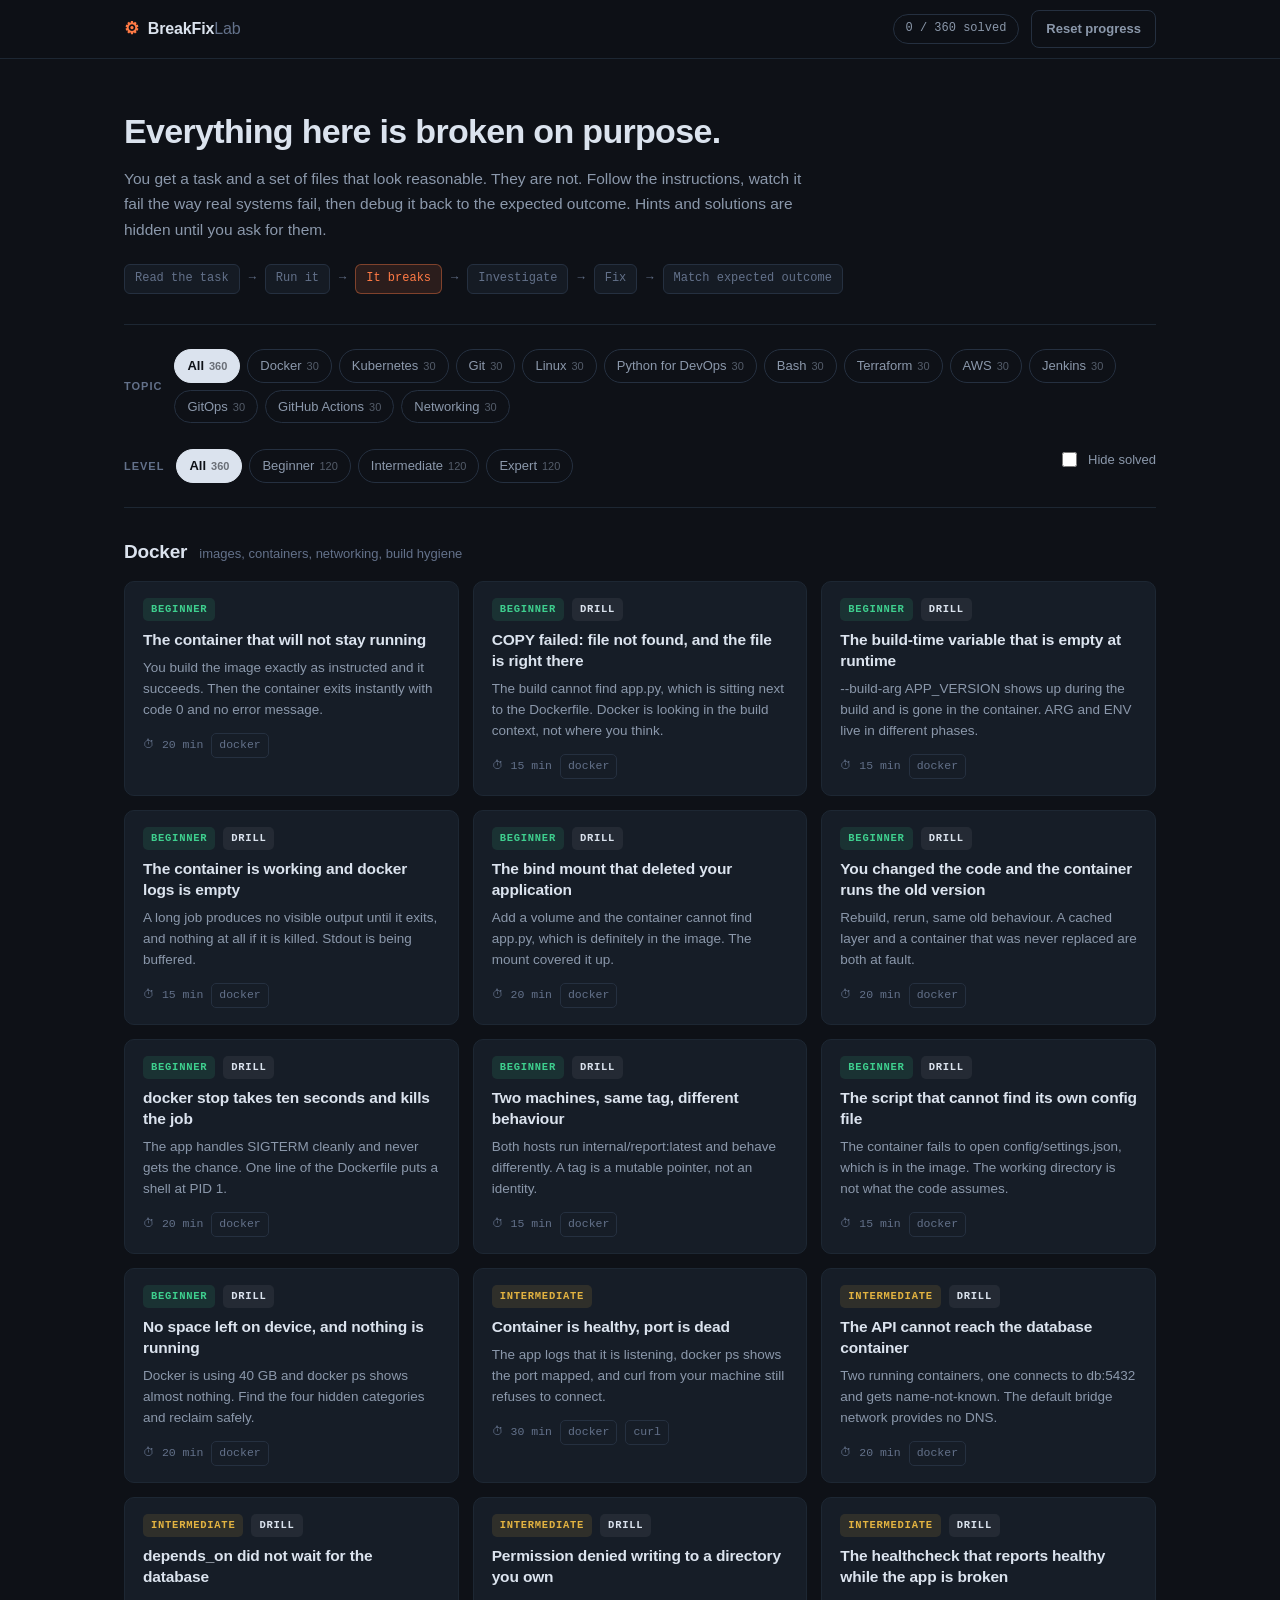
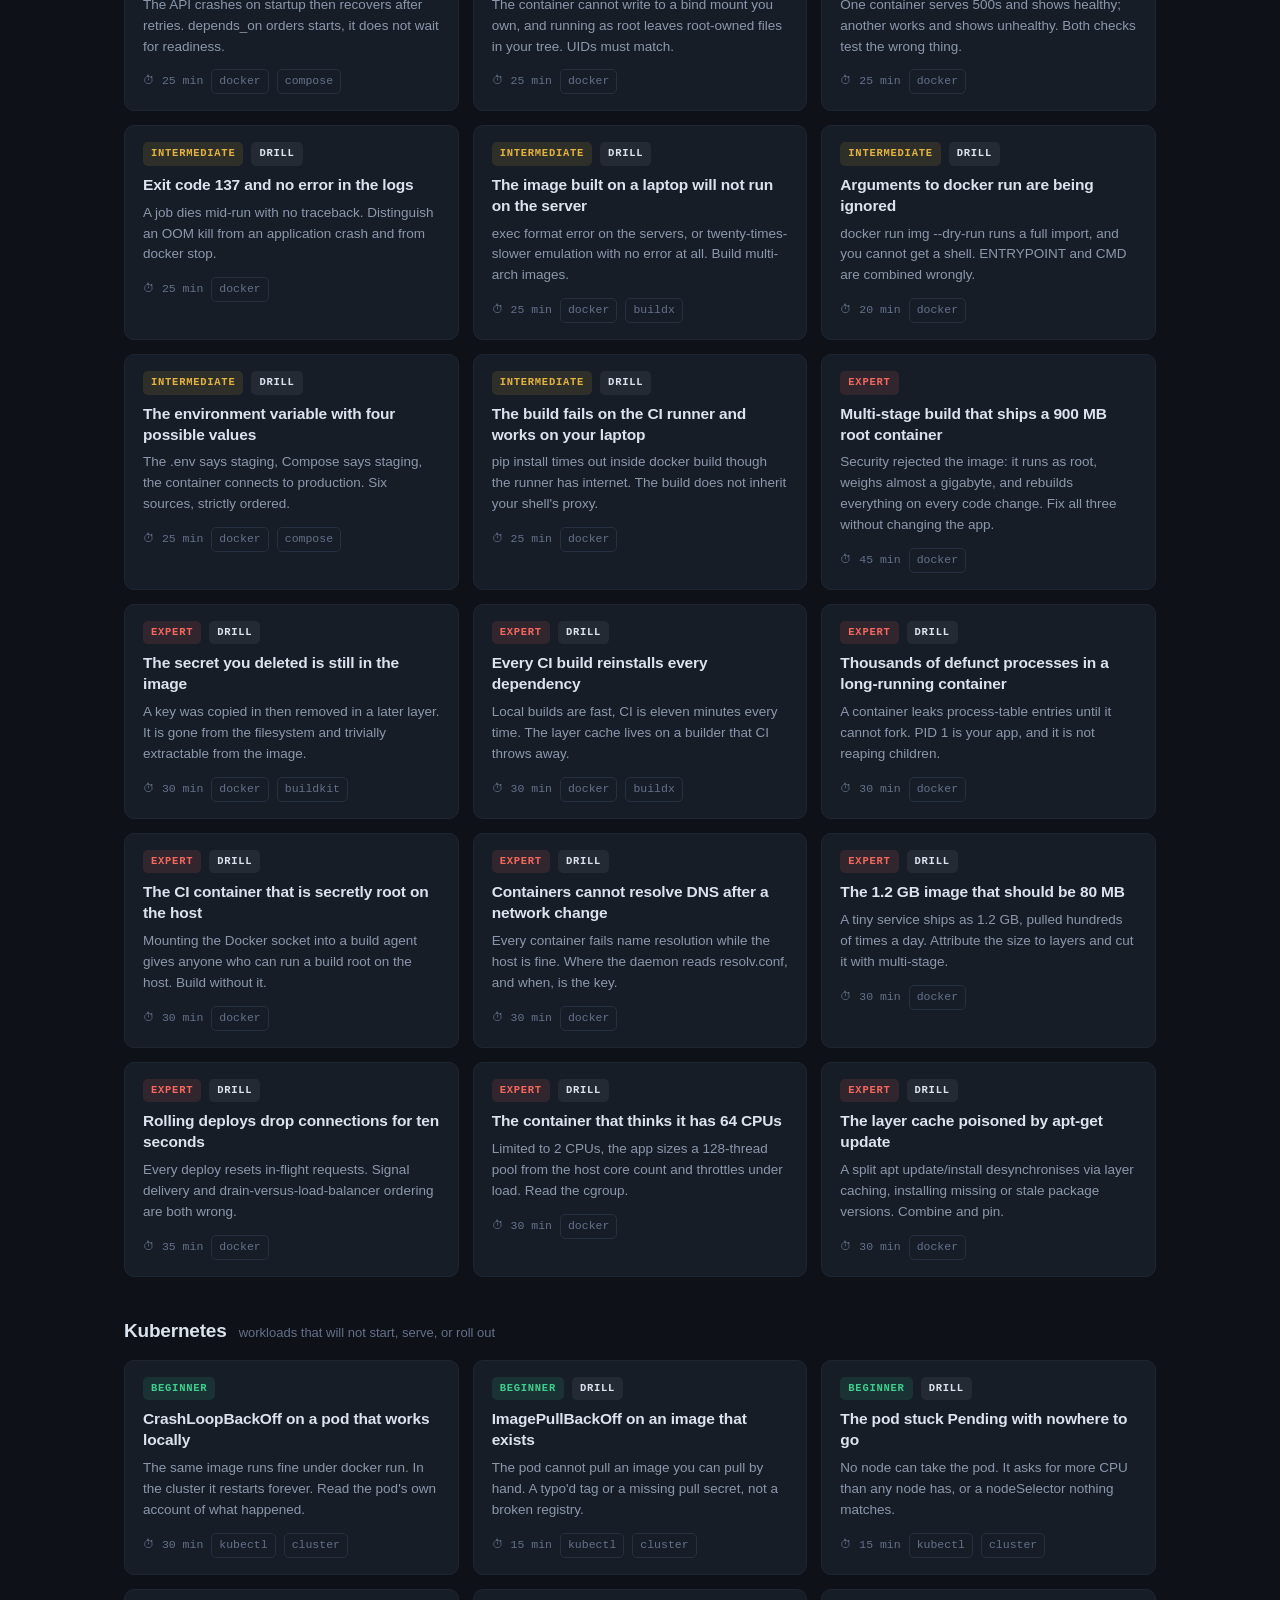
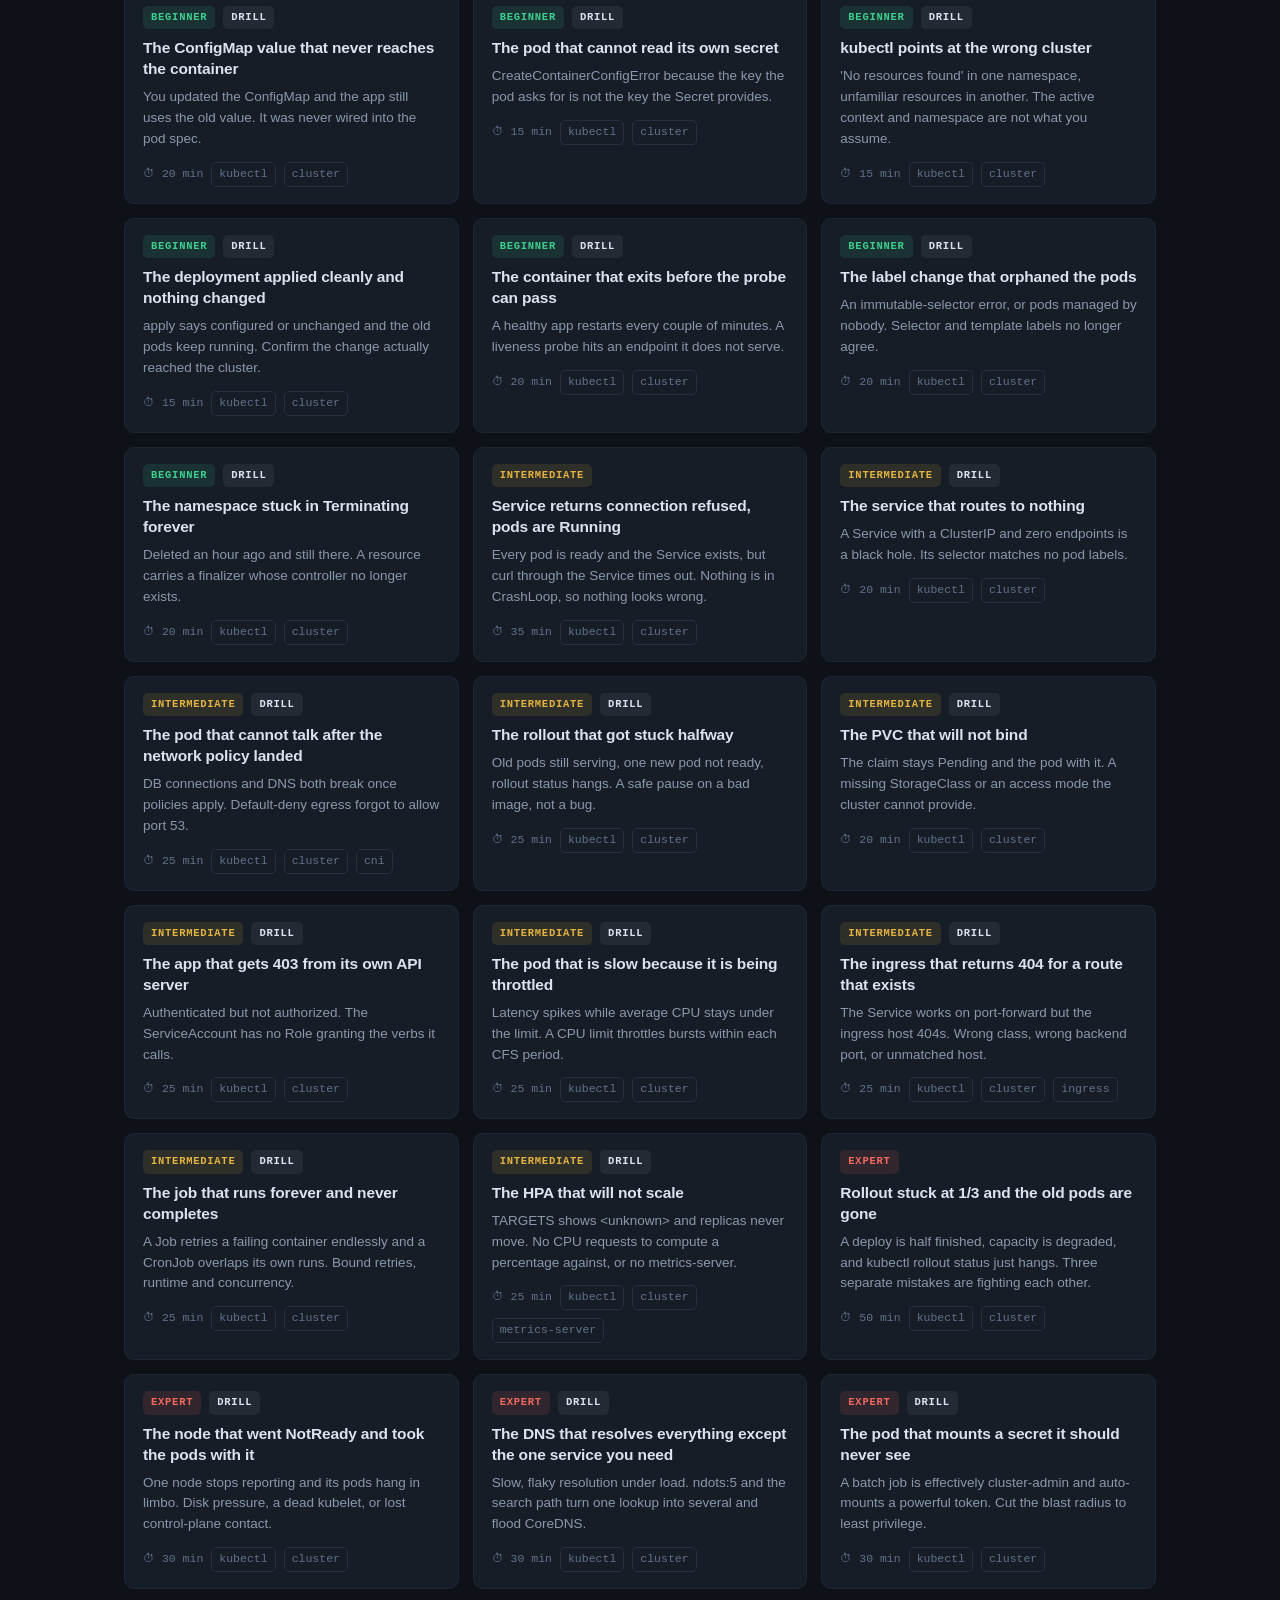
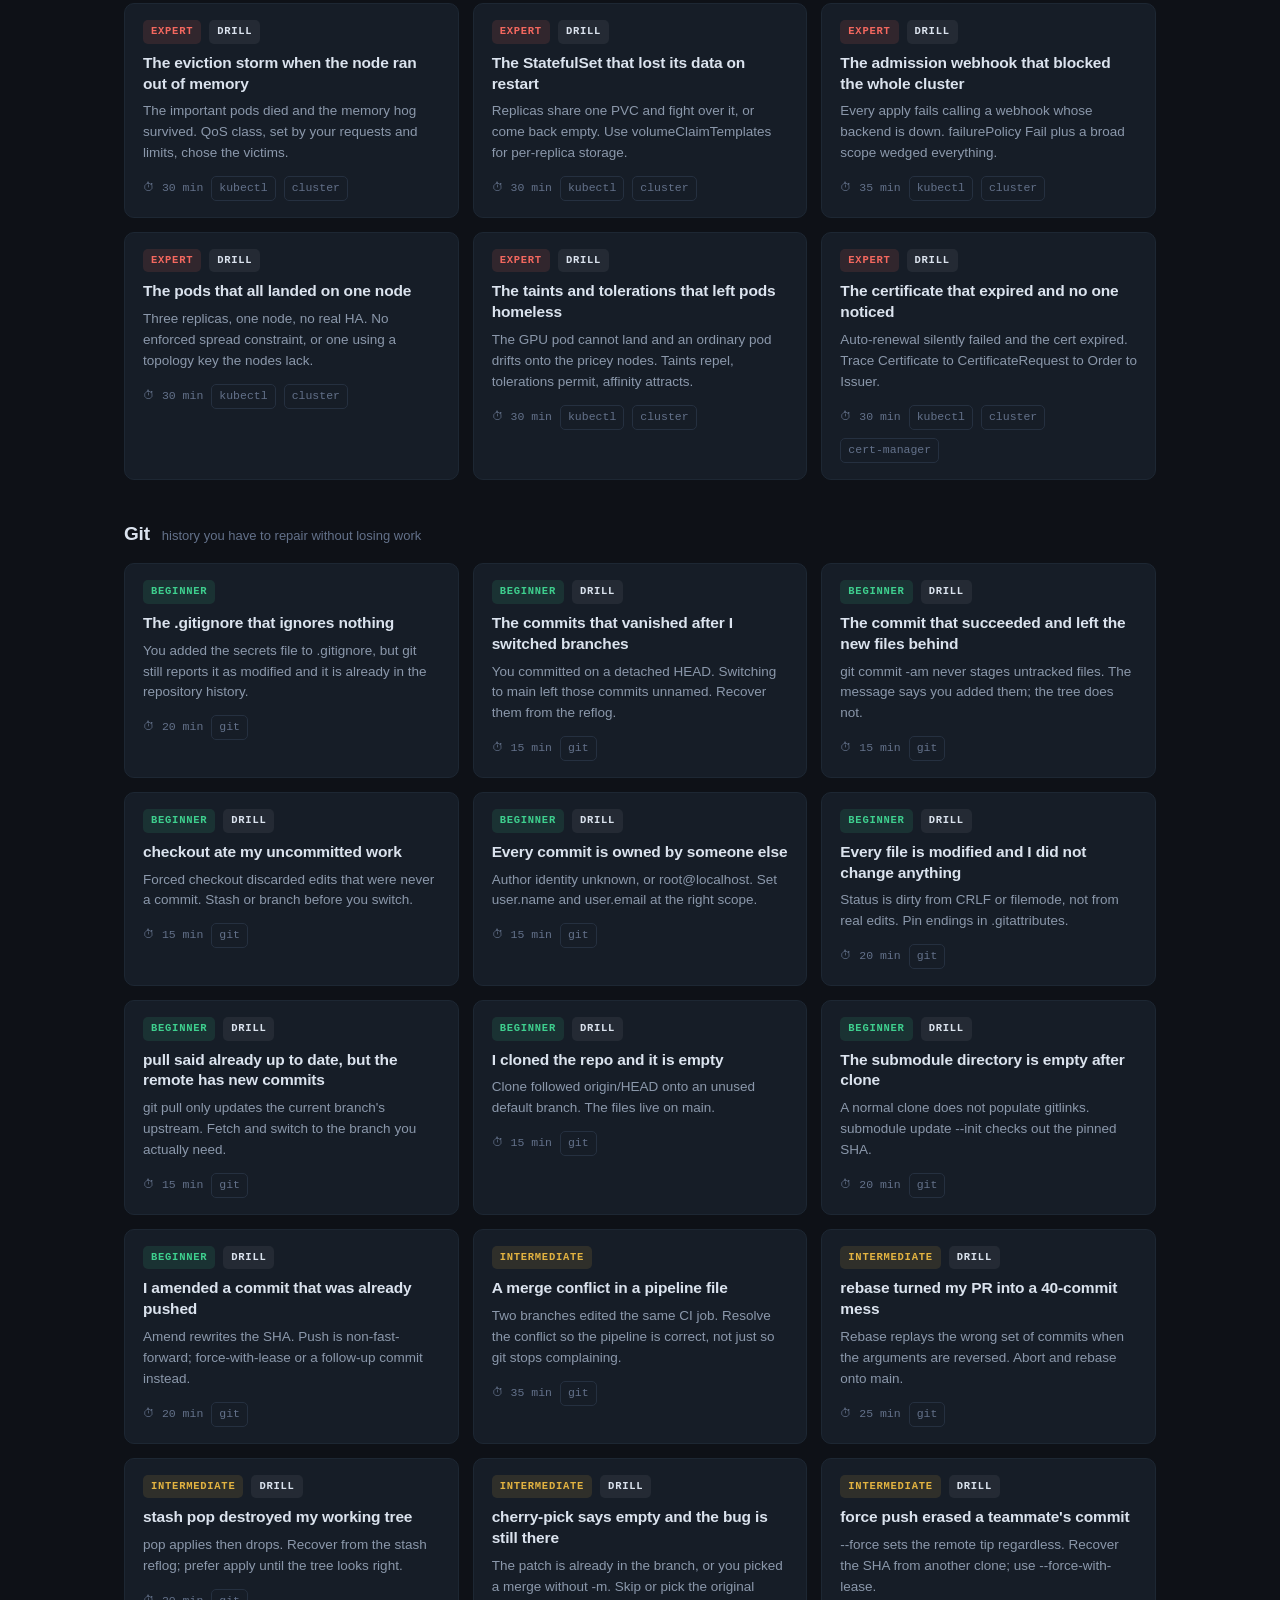
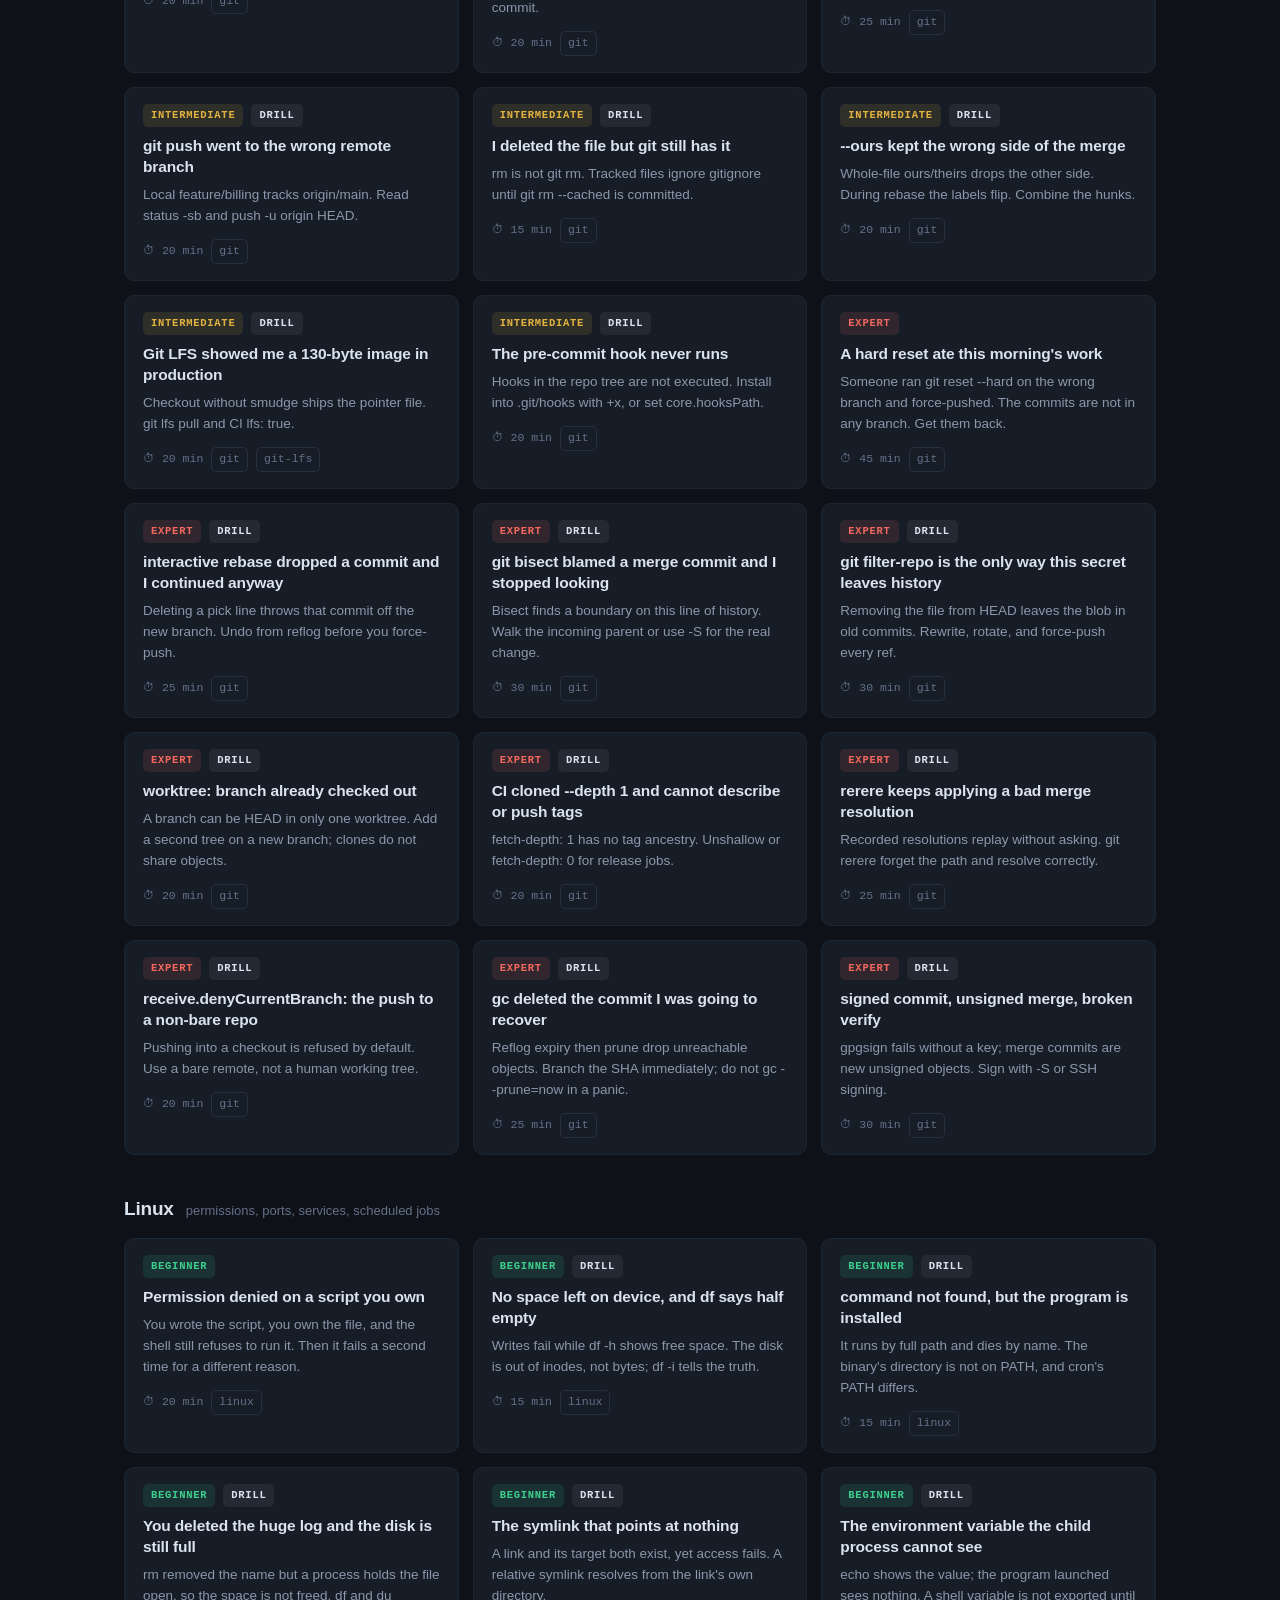
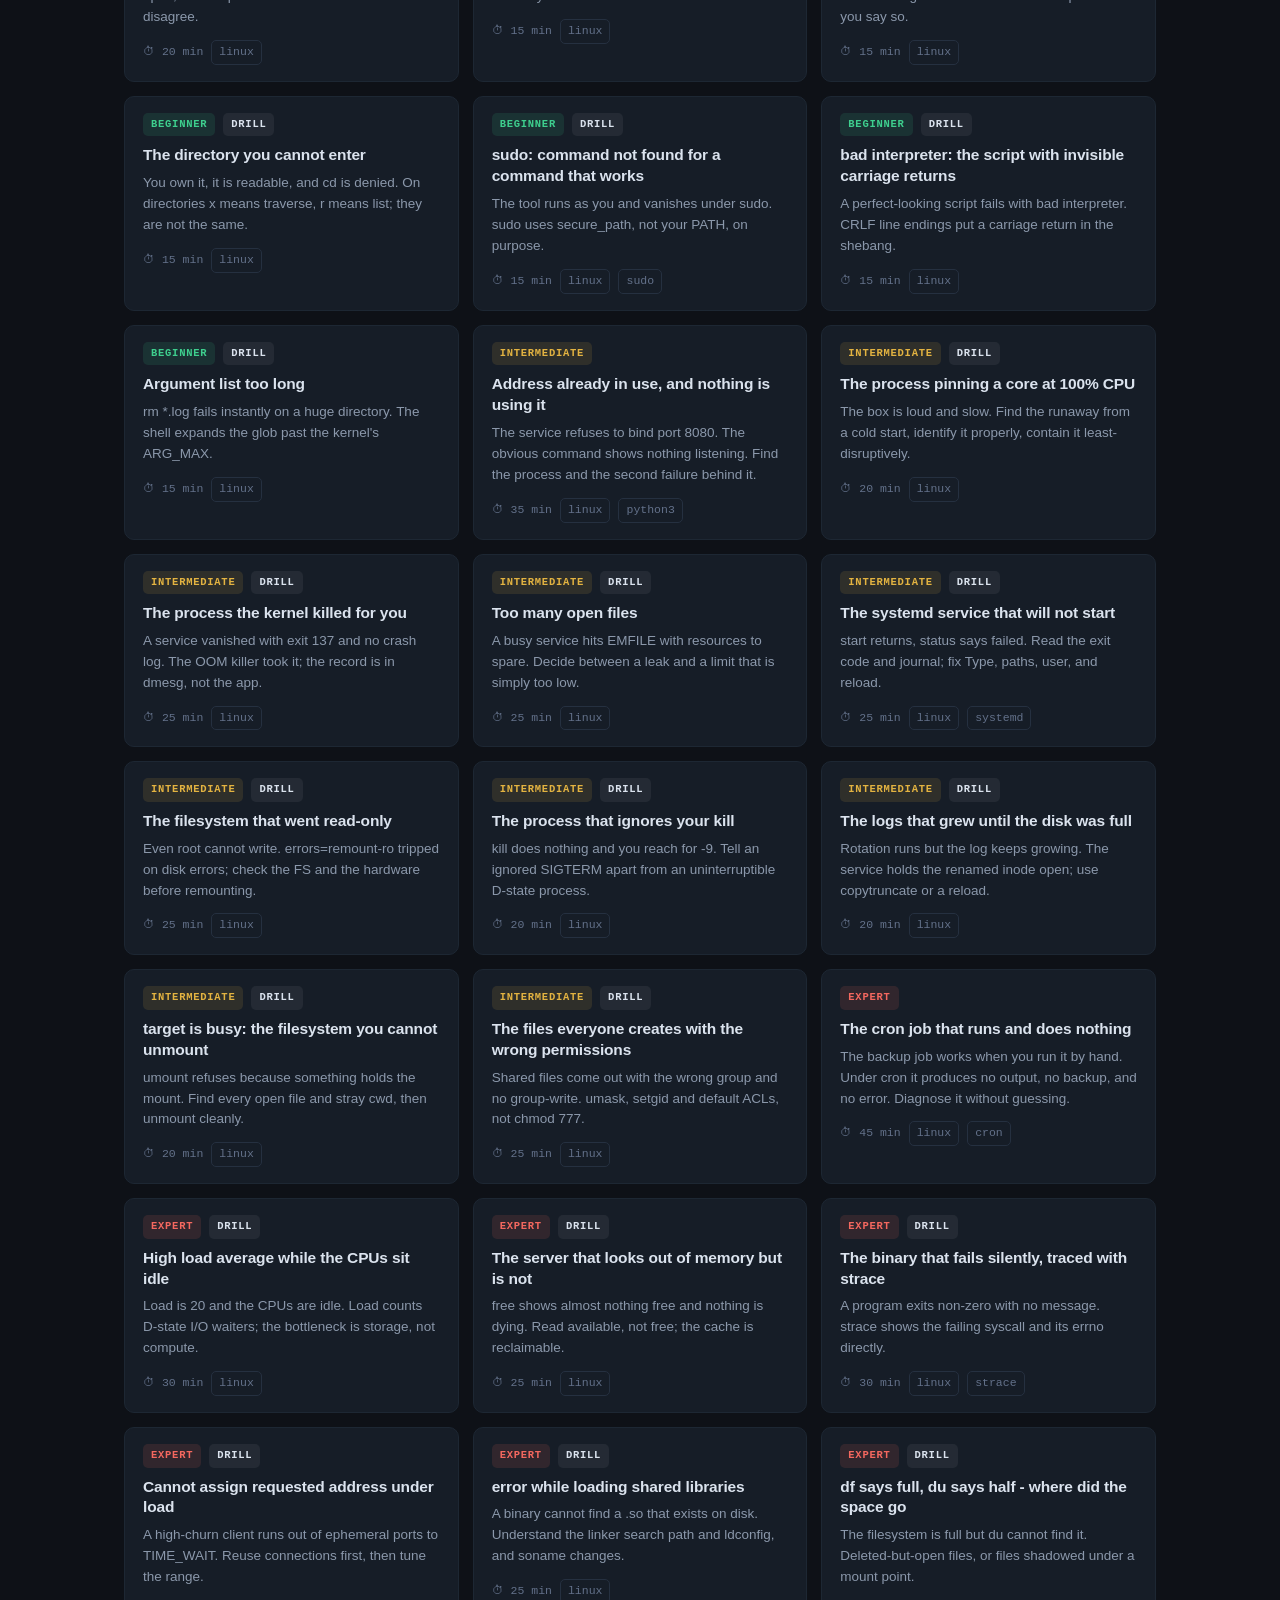
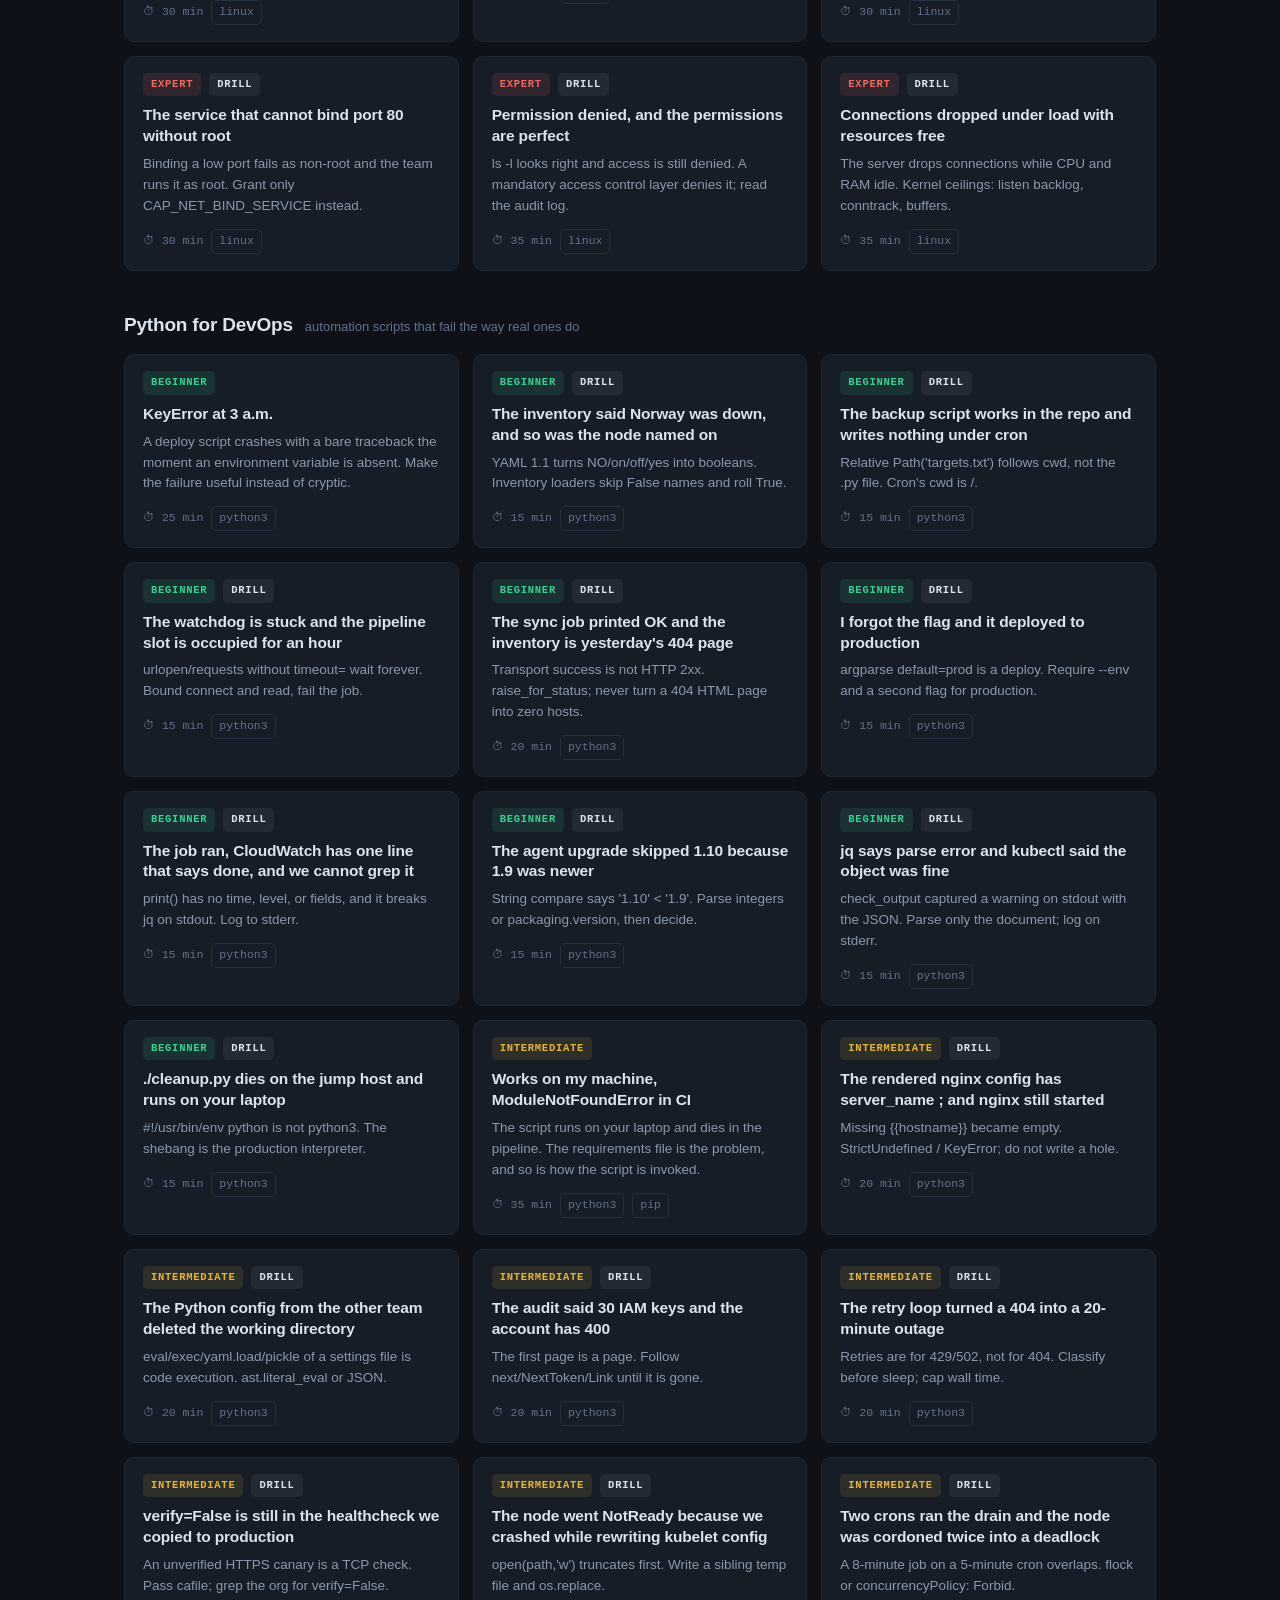
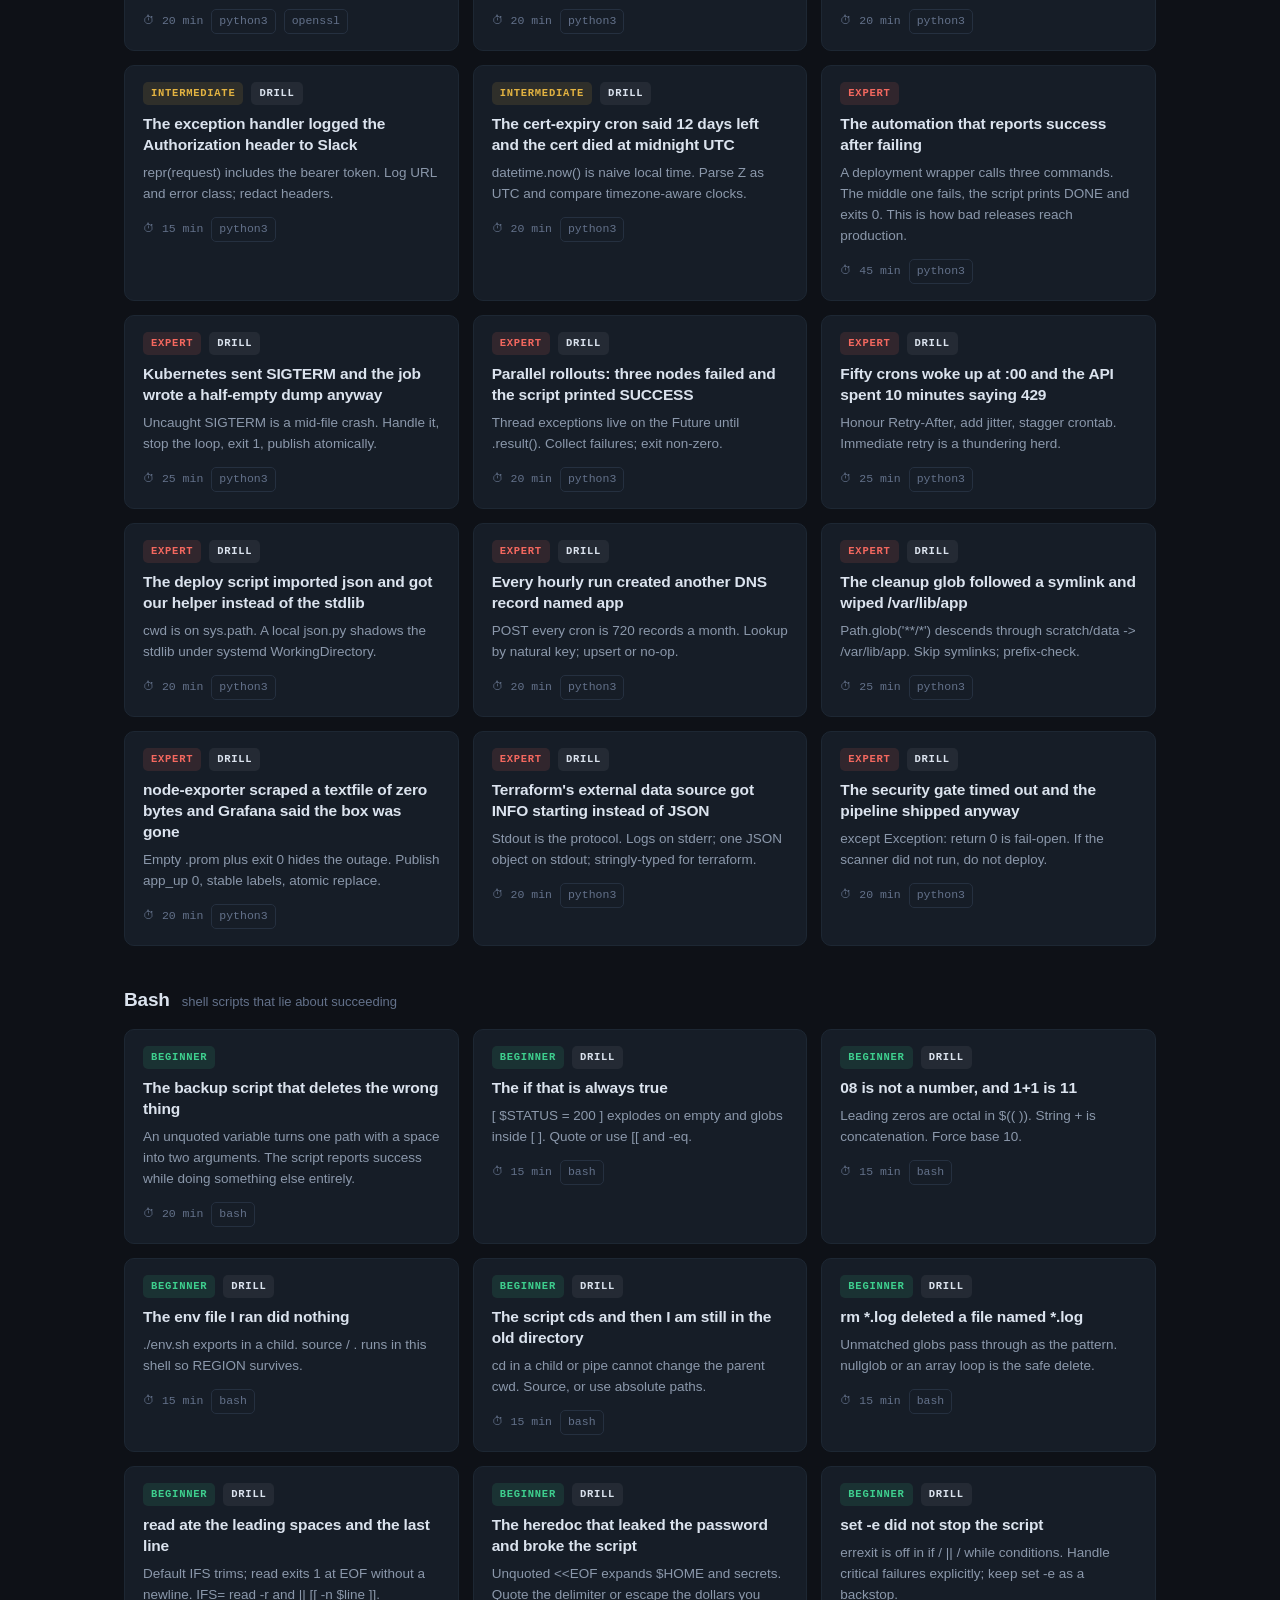
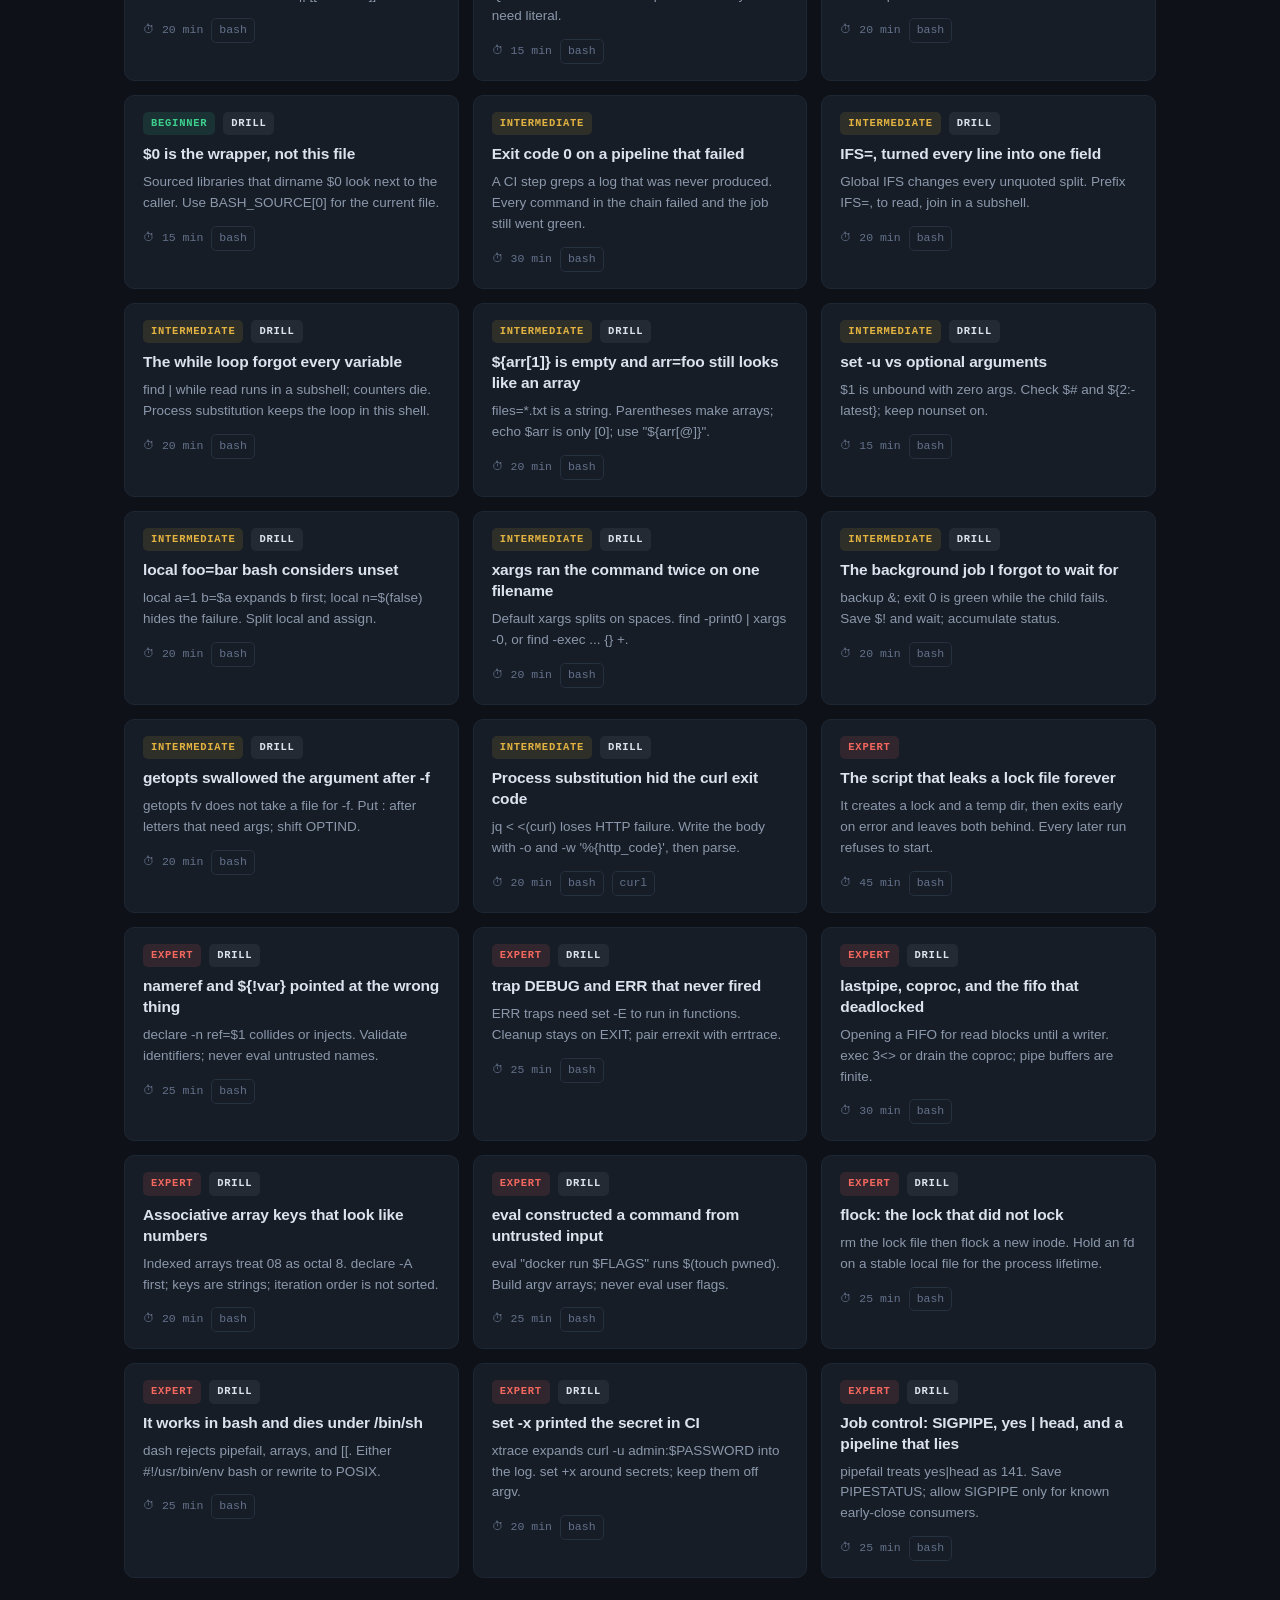
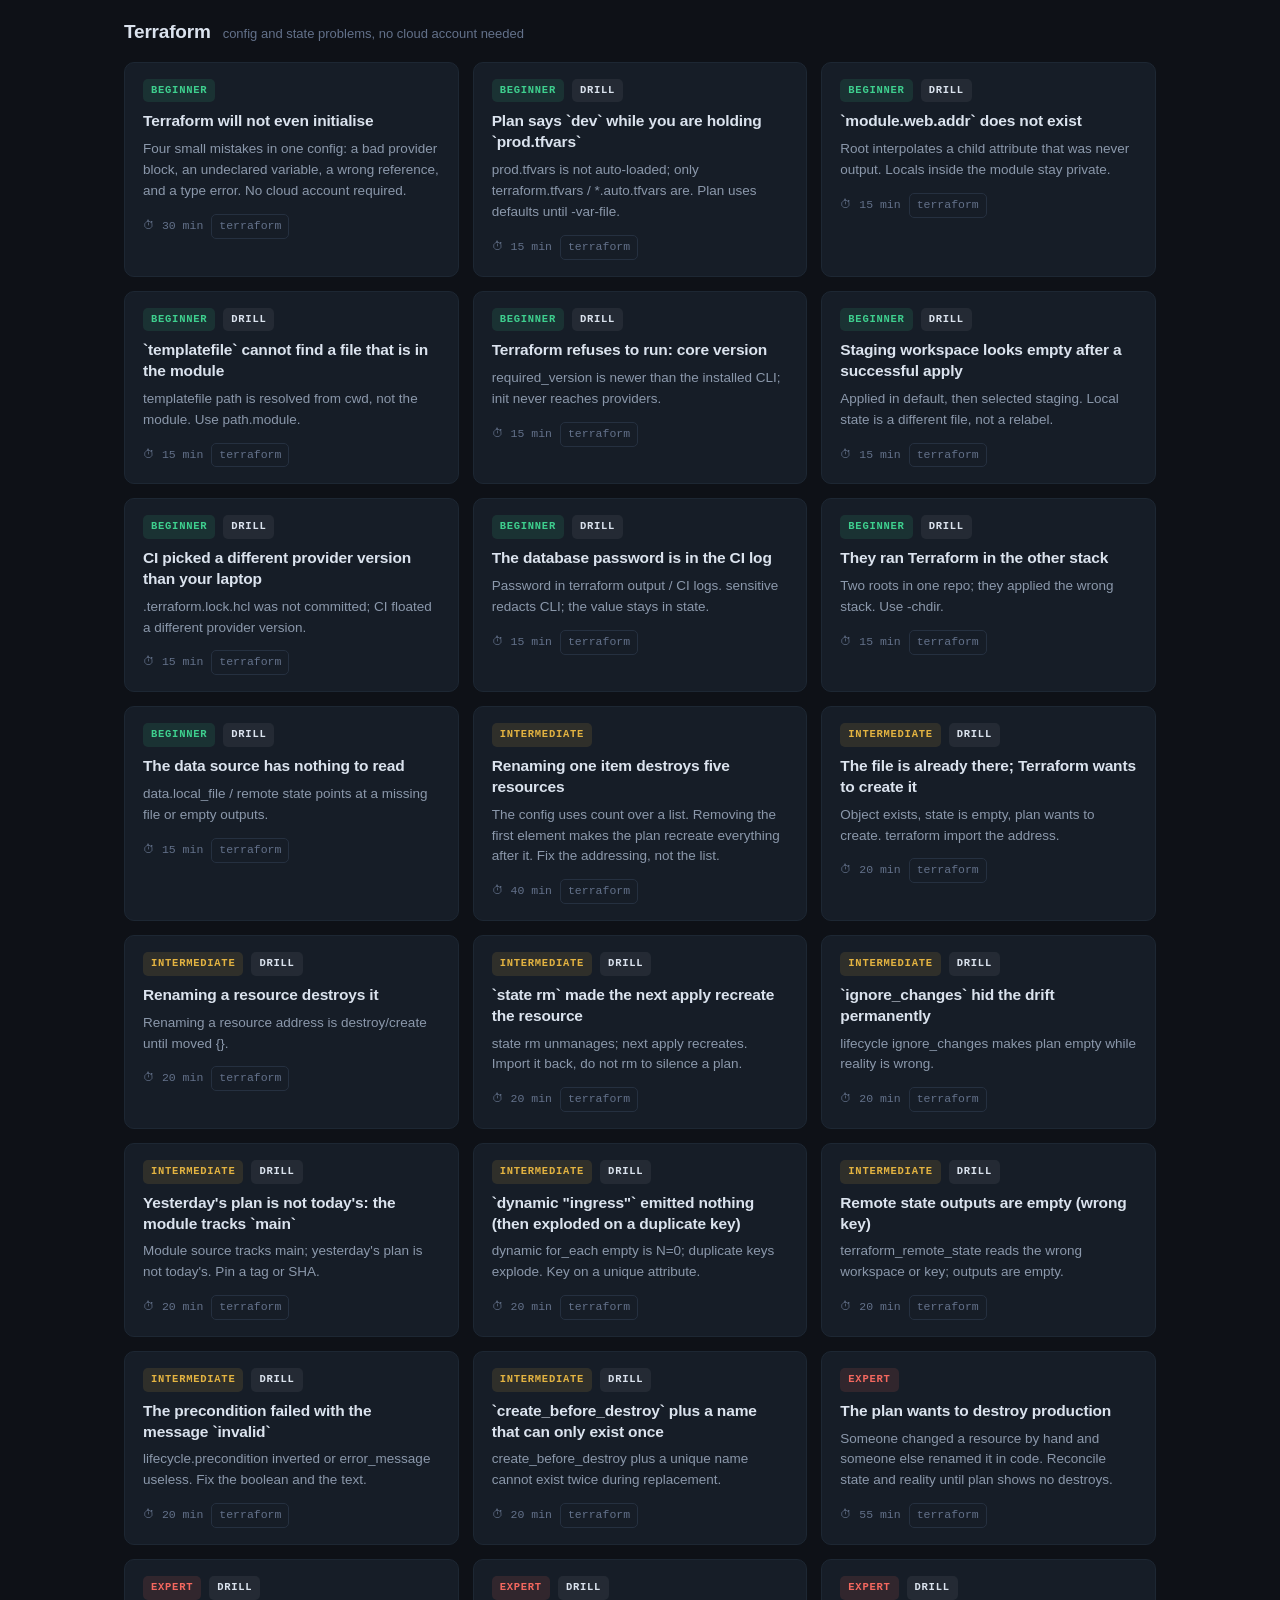
==== index.html @ 75e4d111 "Add files via upload" ====
<!DOCTYPE html>
<html lang="en">
<head>
<meta charset="utf-8">
<meta name="viewport" content="width=device-width, initial-scale=1">
<title>BreakFix Lab — learn DevOps by fixing what is broken</title>
<link rel="stylesheet" href="assets/style.css">
<link rel="icon" href="data:image/svg+xml,<svg xmlns='http://www.w3.org/2000/svg' viewBox='0 0 16 16'><text y='14' font-size='14'>&#128295;</text></svg>">
</head>
<body>
<header class="topbar">
  <div class="wrap topbar-inner">
    <a class="brand" href="index.html">
      <span class="brand-mark">&#9881;</span>
      <span>BreakFix<span class="brand-dim">Lab</span></span>
    </a>
    <div class="topbar-right">
      <div class="progress-pill" id="globalProgress">0 / 0 solved</div>
      <button class="btn btn-ghost" id="resetProgress" title="Clear all local progress">Reset progress</button>
    </div>
  </div>
</header>

<main class="wrap">
  <section class="hero">
    <h1>Everything here is broken on purpose.</h1>
    <p class="hero-sub">
      You get a task and a set of files that look reasonable. They are not. Follow the instructions,
      watch it fail the way real systems fail, then debug it back to the expected outcome.
      Hints and solutions are hidden until you ask for them.
    </p>
    <div class="hero-loop">
      <span>Read the task</span><i>&rarr;</i>
      <span>Run it</span><i>&rarr;</i>
      <span class="accent">It breaks</span><i>&rarr;</i>
      <span>Investigate</span><i>&rarr;</i>
      <span>Fix</span><i>&rarr;</i>
      <span>Match expected outcome</span>
    </div>
  </section>

  <section class="filters" id="filters">
    <div class="filter-group">
      <span class="filter-label">Topic</span>
      <div class="chips" id="topicChips"></div>
    </div>
    <div class="filter-group">
      <span class="filter-label">Level</span>
      <div class="chips" id="levelChips"></div>
    </div>
    <div class="filter-group filter-group-right">
      <label class="toggle">
        <input type="checkbox" id="hideSolved">
        <span>Hide solved</span>
      </label>
    </div>
  </section>

  <section id="catalog" class="catalog"></section>

  <section class="footnote">
    <h2>How to use this</h2>
    <ul>
      <li><strong>Do not read the solution first.</strong> The failure is the lesson; the fix is just the receipt.</li>
      <li><strong>Work in a scratch directory.</strong> Each scenario tells you what to create and where.</li>
      <li><strong>Self-check.</strong> Every scenario lists an expected outcome with the exact commands and output that prove you fixed it.</li>
      <li><strong>Prerequisites are yours.</strong> You bring Docker, a cluster, an AWS account, etc. Nothing here provisions or bills anything for you.</li>
    </ul>
  </section>
</main>

<script src="assets/markdown.js"></script>
<script src="assets/app.js"></script>
</body>
</html>
---- assets/style.css ----
:root {
  --bg: #0e1117;
  --bg-soft: #151b24;
  --bg-card: #161d27;
  --bg-code: #0b0f15;
  --border: #253040;
  --border-soft: #1d2733;
  --text: #dbe3ee;
  --text-dim: #8b98ab;
  --text-faint: #63718a;
  --accent: #ff7a45;
  --accent-soft: rgba(255, 122, 69, 0.12);
  --green: #3ecf8e;
  --green-soft: rgba(62, 207, 142, 0.12);
  --blue: #58a6ff;
  --blue-soft: rgba(88, 166, 255, 0.12);
  --amber: #e3b341;
  --amber-soft: rgba(227, 179, 65, 0.12);
  --red: #f4685f;
  --radius: 10px;
  --mono: ui-monospace, SFMono-Regular, "SF Mono", Menlo, Consolas, "Liberation Mono", monospace;
}

* { box-sizing: border-box; }

html { scroll-behavior: smooth; }

body {
  margin: 0;
  background: var(--bg);
  color: var(--text);
  font-family: -apple-system, BlinkMacSystemFont, "Segoe UI", Roboto, Helvetica, Arial, sans-serif;
  font-size: 15px;
  line-height: 1.65;
  -webkit-font-smoothing: antialiased;
}

.wrap { max-width: 1080px; margin: 0 auto; padding: 0 24px; }

/* ---------- top bar ---------- */
.topbar {
  border-bottom: 1px solid var(--border-soft);
  background: rgba(14, 17, 23, 0.9);
  backdrop-filter: blur(8px);
  position: sticky;
  top: 0;
  z-index: 20;
}
.topbar-inner { display: flex; align-items: center; justify-content: space-between; height: 58px; }
.brand {
  display: inline-flex; align-items: center; gap: 9px;
  color: var(--text); text-decoration: none;
  font-weight: 650; font-size: 16px; letter-spacing: -0.01em;
}
.brand-mark { color: var(--accent); font-size: 17px; }
.brand-dim { color: var(--text-faint); font-weight: 500; }
.topbar-right { display: flex; align-items: center; gap: 12px; }
.progress-pill {
  font-family: var(--mono); font-size: 12px; color: var(--text-dim);
  border: 1px solid var(--border); border-radius: 999px; padding: 4px 12px;
}

/* ---------- buttons ---------- */
.btn {
  display: inline-flex; align-items: center; gap: 7px;
  font: inherit; font-size: 13px; font-weight: 550;
  padding: 7px 14px; border-radius: 8px;
  border: 1px solid var(--border); background: var(--bg-soft); color: var(--text);
  cursor: pointer; text-decoration: none; transition: background .15s, border-color .15s, color .15s;
}
.btn:hover { background: #1c2531; border-color: #31405480; }
.btn-ghost { background: transparent; color: var(--text-dim); }
.btn-ghost:hover { color: var(--text); }
.btn-accent { background: var(--accent-soft); border-color: rgba(255,122,69,.35); color: var(--accent); }
.btn-accent:hover { background: rgba(255,122,69,.2); }
.btn-green { background: var(--green-soft); border-color: rgba(62,207,142,.35); color: var(--green); }
.btn-green:hover { background: rgba(62,207,142,.2); }
.btn-sm { font-size: 12px; padding: 5px 10px; }
.btn:disabled { opacity: .45; cursor: not-allowed; }

/* ---------- hero ---------- */
.hero { padding: 52px 0 30px; border-bottom: 1px solid var(--border-soft); }
.hero h1 { margin: 0 0 14px; font-size: 34px; line-height: 1.2; letter-spacing: -0.02em; font-weight: 700; }
.hero-sub { margin: 0 0 22px; max-width: 700px; color: var(--text-dim); font-size: 15.5px; }
.hero-loop {
  display: flex; flex-wrap: wrap; align-items: center; gap: 9px;
  font-family: var(--mono); font-size: 12px; color: var(--text-faint);
}
.hero-loop span {
  border: 1px solid var(--border); border-radius: 6px; padding: 4px 10px; background: var(--bg-soft);
}
.hero-loop span.accent { color: var(--accent); border-color: rgba(255,122,69,.4); background: var(--accent-soft); }
.hero-loop i { color: var(--text-faint); font-style: normal; }

/* ---------- filters ---------- */
.filters {
  display: flex; flex-wrap: wrap; gap: 26px; align-items: flex-start;
  padding: 24px 0; border-bottom: 1px solid var(--border-soft);
}
.filter-group { display: flex; align-items: center; gap: 12px; }
.filter-group-right { margin-left: auto; }
.filter-label {
  font-size: 11px; text-transform: uppercase; letter-spacing: .09em;
  color: var(--text-faint); font-weight: 650;
}
.chips { display: flex; flex-wrap: wrap; gap: 7px; }
.chip {
  font: inherit; font-size: 13px; cursor: pointer;
  padding: 5px 12px; border-radius: 999px;
  border: 1px solid var(--border); background: transparent; color: var(--text-dim);
  transition: all .15s;
}
.chip:hover { color: var(--text); border-color: #38465c; }
.chip.active { background: var(--text); color: var(--bg); border-color: var(--text); font-weight: 600; }
.chip .count { opacity: .55; margin-left: 5px; font-size: 11px; }
.toggle { display: inline-flex; align-items: center; gap: 8px; font-size: 13px; color: var(--text-dim); cursor: pointer; }
.toggle input { accent-color: var(--accent); width: 15px; height: 15px; cursor: pointer; }

/* ---------- catalog ---------- */
.catalog { padding: 28px 0 10px; }
.topic-block { margin-bottom: 38px; }
.topic-head { display: flex; align-items: baseline; gap: 12px; margin-bottom: 14px; }
.topic-head h2 { margin: 0; font-size: 19px; letter-spacing: -0.01em; }
.topic-head .topic-desc { color: var(--text-faint); font-size: 13px; }
.cards { display: grid; grid-template-columns: repeat(auto-fill, minmax(320px, 1fr)); gap: 14px; }

.card {
  display: block; text-decoration: none; color: inherit;
  background: var(--bg-card); border: 1px solid var(--border-soft); border-radius: var(--radius);
  padding: 16px 18px; transition: border-color .15s, transform .15s, background .15s;
  position: relative;
}
.card:hover { border-color: #33445c; transform: translateY(-2px); background: #18202b; }
.card.solved { border-color: rgba(62,207,142,.3); }
.card-top { display: flex; align-items: center; gap: 8px; margin-bottom: 9px; }
.card h3 { margin: 0 0 7px; font-size: 15.5px; font-weight: 620; letter-spacing: -0.01em; line-height: 1.35; }
.card p { margin: 0 0 12px; color: var(--text-dim); font-size: 13.5px; line-height: 1.55; }
.card-meta { display: flex; flex-wrap: wrap; align-items: center; gap: 8px; font-size: 11.5px; color: var(--text-faint); font-family: var(--mono); }
.card-solved-mark { margin-left: auto; color: var(--green); font-size: 12px; font-weight: 600; }

.badge {
  font-size: 10.5px; font-weight: 700; text-transform: uppercase; letter-spacing: .07em;
  padding: 3px 8px; border-radius: 5px; font-family: var(--mono);
}
.badge-beginner { background: var(--green-soft); color: var(--green); }
.badge-intermediate { background: var(--amber-soft); color: var(--amber); }
.badge-expert { background: rgba(244,104,95,.12); color: var(--red); }
.badge-topic { background: var(--blue-soft); color: var(--blue); }
.badge-drill { background: rgba(255,255,255,.06); color: var(--muted); }
.prereq { border: 1px solid var(--border); border-radius: 5px; padding: 2px 7px; }

.empty { color: var(--text-faint); padding: 40px 0; text-align: center; }

/* ---------- footnote ---------- */
.footnote { border-top: 1px solid var(--border-soft); margin-top: 20px; padding: 30px 0 60px; }
.footnote h2 { font-size: 15px; margin: 0 0 12px; color: var(--text-dim); }
.footnote ul { margin: 0; padding-left: 20px; color: var(--text-dim); font-size: 14px; }
.footnote li { margin-bottom: 7px; }

/* ---------- scenario page ---------- */
.loading { color: var(--text-faint); padding: 60px 0; }
.sc-header { padding: 34px 0 22px; border-bottom: 1px solid var(--border-soft); }
.sc-crumbs { font-size: 12.5px; color: var(--text-faint); font-family: var(--mono); margin-bottom: 12px; }
.sc-crumbs a { color: var(--text-dim); text-decoration: none; }
.sc-crumbs a:hover { color: var(--accent); }
.sc-header h1 { margin: 0 0 12px; font-size: 28px; letter-spacing: -0.02em; line-height: 1.25; }
.sc-badges { display: flex; flex-wrap: wrap; gap: 8px; align-items: center; }

.sc-body { padding: 26px 0 70px; }
.panel {
  background: var(--bg-card); border: 1px solid var(--border-soft);
  border-radius: var(--radius); padding: 4px 22px 18px; margin-bottom: 18px;
}
.panel-head {
  display: flex; align-items: center; gap: 10px;
  margin: 18px 0 4px; font-size: 12px; font-weight: 700;
  text-transform: uppercase; letter-spacing: .1em; color: var(--text-faint);
}
.panel-head .dot { width: 7px; height: 7px; border-radius: 50%; background: var(--accent); }
.panel-expected { border-color: rgba(62,207,142,.28); }
.panel-expected .dot { background: var(--green); }
.panel-fail { border-color: rgba(244,104,95,.25); }
.panel-fail .dot { background: var(--red); }

/* files */
.file-block { margin: 16px 0; border: 1px solid var(--border); border-radius: 8px; overflow: hidden; }
.file-head {
  display: flex; align-items: center; justify-content: space-between; gap: 12px;
  background: var(--bg-soft); padding: 8px 12px; border-bottom: 1px solid var(--border);
}
.file-name { font-family: var(--mono); font-size: 12.5px; color: var(--blue); }
.file-block pre { margin: 0; border: none; border-radius: 0; }

/* hints */
.hint { border: 1px solid var(--border); border-radius: 8px; margin-bottom: 10px; overflow: hidden; }
.hint-head {
  display: flex; align-items: center; gap: 10px; width: 100%;
  background: var(--bg-soft); border: none; color: var(--text);
  font: inherit; font-size: 13.5px; font-weight: 560; text-align: left;
  padding: 11px 14px; cursor: pointer;
}
.hint-head:hover { background: #1c2531; }
.hint-head .chev { margin-left: auto; color: var(--text-faint); font-size: 11px; transition: transform .18s; }
.hint.open .chev { transform: rotate(90deg); }
.hint-num {
  font-family: var(--mono); font-size: 11px; color: var(--amber);
  background: var(--amber-soft); padding: 2px 7px; border-radius: 4px;
}
.hint-body { display: none; padding: 4px 16px 10px; border-top: 1px solid var(--border-soft); }
.hint.open .hint-body { display: block; }

/* solution */
.solution-guard { text-align: center; padding: 26px 0 10px; }
.solution-guard p { color: var(--text-faint); font-size: 13.5px; margin: 0 0 14px; }
.solution-body { display: none; }
.solution-body.revealed { display: block; }

/* complete bar */
.complete-bar {
  display: flex; flex-wrap: wrap; align-items: center; gap: 14px;
  border: 1px solid var(--border); border-radius: var(--radius);
  background: var(--bg-soft); padding: 16px 20px; margin-top: 22px;
}
.complete-bar .cb-text { color: var(--text-dim); font-size: 13.5px; }
.complete-bar .cb-text strong { color: var(--text); }
.complete-bar .spacer { margin-left: auto; }

.sc-nav { display: flex; justify-content: space-between; gap: 12px; margin-top: 26px; }

/* ---------- markdown content ---------- */
.md h1, .md h2, .md h3, .md h4 { line-height: 1.3; letter-spacing: -0.01em; margin: 22px 0 10px; }
.md h1 { font-size: 22px; }
.md h2 { font-size: 18px; }
.md h3 { font-size: 15.5px; }
.md h4 { font-size: 14px; color: var(--text-dim); }
.md > *:first-child { margin-top: 12px; }
.md p { margin: 0 0 12px; }
.md ul, .md ol { margin: 0 0 12px; padding-left: 22px; }
.md li { margin-bottom: 5px; }
.md li > ul, .md li > ol { margin-top: 5px; }
.md a { color: var(--blue); }
.md strong { color: #fff; font-weight: 640; }
.md hr { border: none; border-top: 1px solid var(--border-soft); margin: 20px 0; }
.md blockquote {
  margin: 0 0 14px; padding: 2px 16px;
  border-left: 3px solid var(--accent); background: var(--accent-soft);
  border-radius: 0 6px 6px 0; color: var(--text-dim);
}
.md blockquote p { margin: 10px 0; }
.md code {
  font-family: var(--mono); font-size: 12.5px;
  background: #1e2733; border: 1px solid var(--border-soft);
  padding: 1.5px 5px; border-radius: 4px; color: #ffb08a;
}
.md pre {
  background: var(--bg-code); border: 1px solid var(--border);
  border-radius: 8px; padding: 13px 15px; overflow-x: auto; margin: 0 0 14px;
}
.md pre code {
  background: none; border: none; padding: 0; font-size: 12.5px;
  color: #c9d6e4; line-height: 1.6; display: block;
}
.md table { border-collapse: collapse; width: 100%; margin: 0 0 14px; font-size: 13.5px; }
.md th, .md td { border: 1px solid var(--border); padding: 7px 11px; text-align: left; vertical-align: top; }
.md th { background: var(--bg-soft); font-weight: 620; color: var(--text); }
.md td { color: var(--text-dim); }

.copy-btn {
  font-family: var(--mono); font-size: 11px; color: var(--text-faint);
  background: transparent; border: 1px solid var(--border); border-radius: 5px;
  padding: 3px 9px; cursor: pointer; transition: all .15s;
}
.copy-btn:hover { color: var(--text); border-color: #38465c; }
.copy-btn.done { color: var(--green); border-color: rgba(62,207,142,.4); }

@media (max-width: 640px) {
  .wrap { padding: 0 16px; }
  .hero h1 { font-size: 26px; }
  .sc-header h1 { font-size: 22px; }
  .cards { grid-template-columns: 1fr; }
  .filters { gap: 16px; }
  .filter-group-right { margin-left: 0; }
}
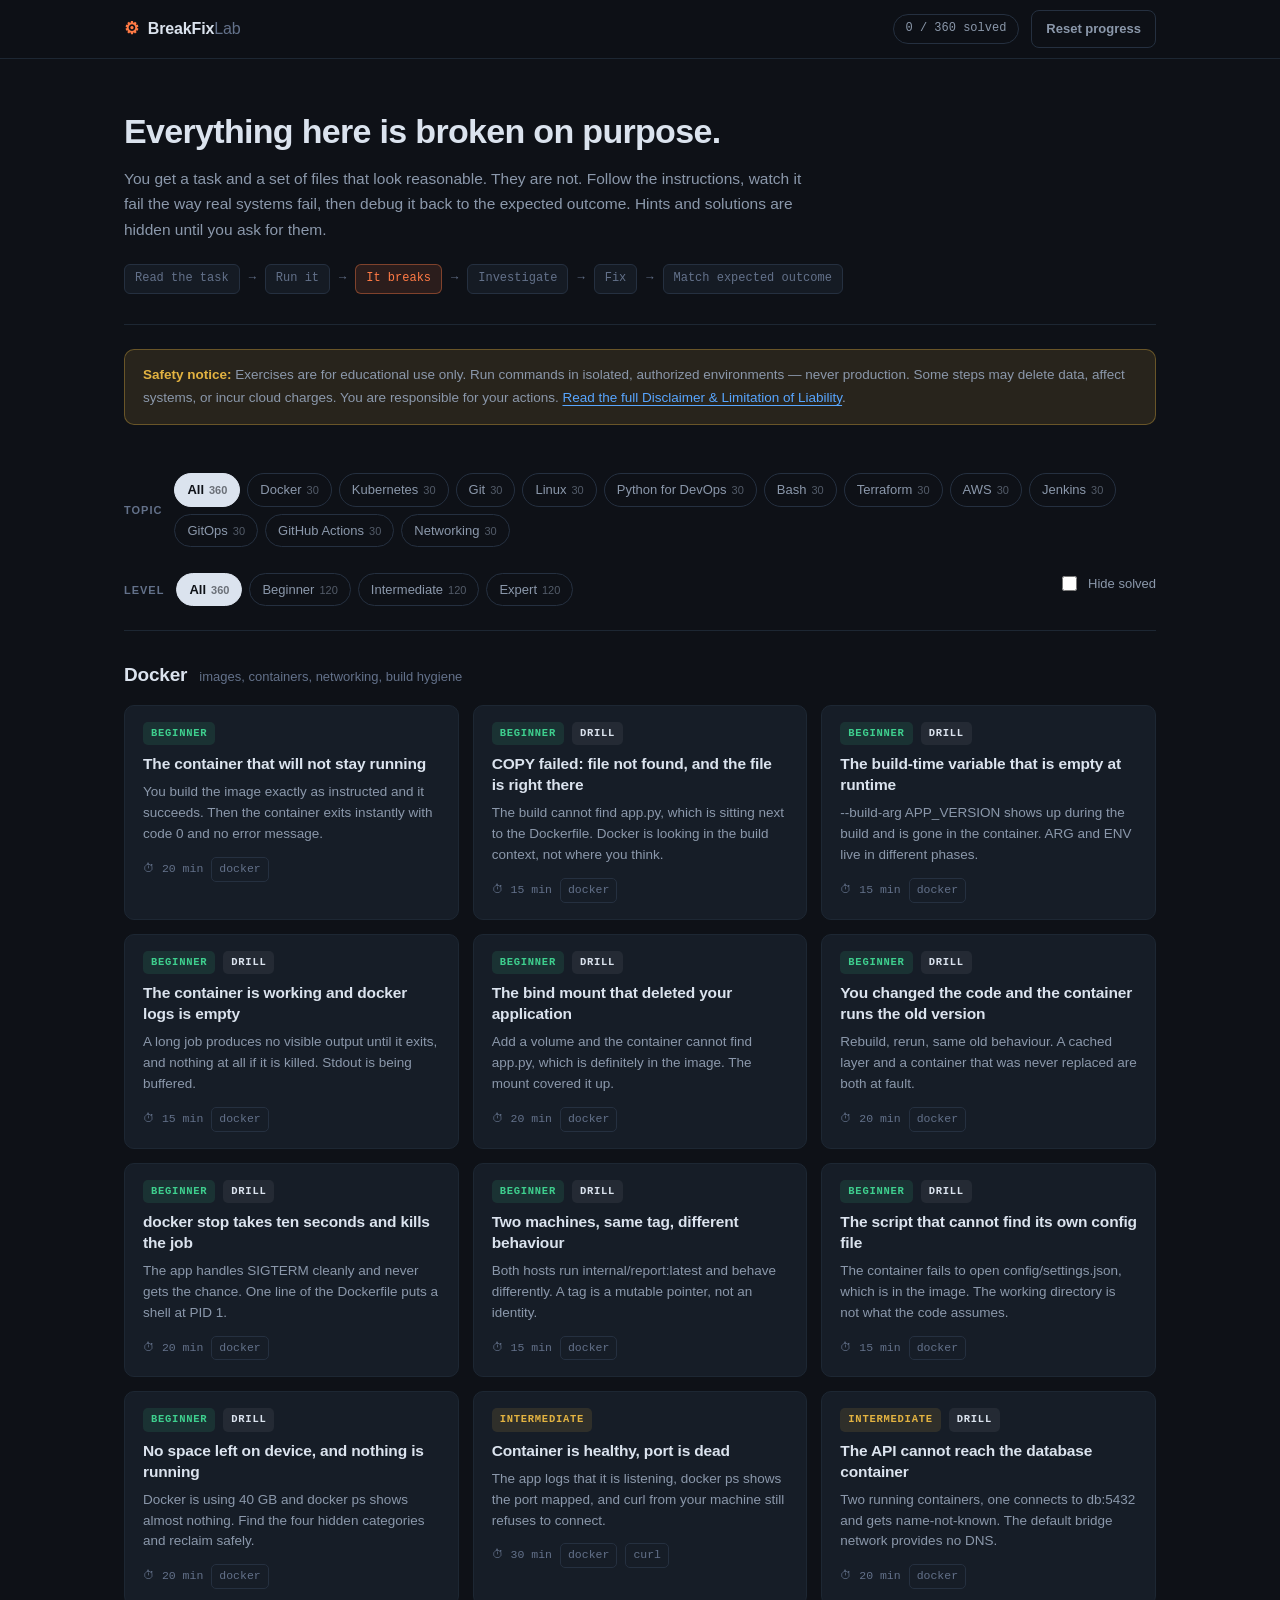
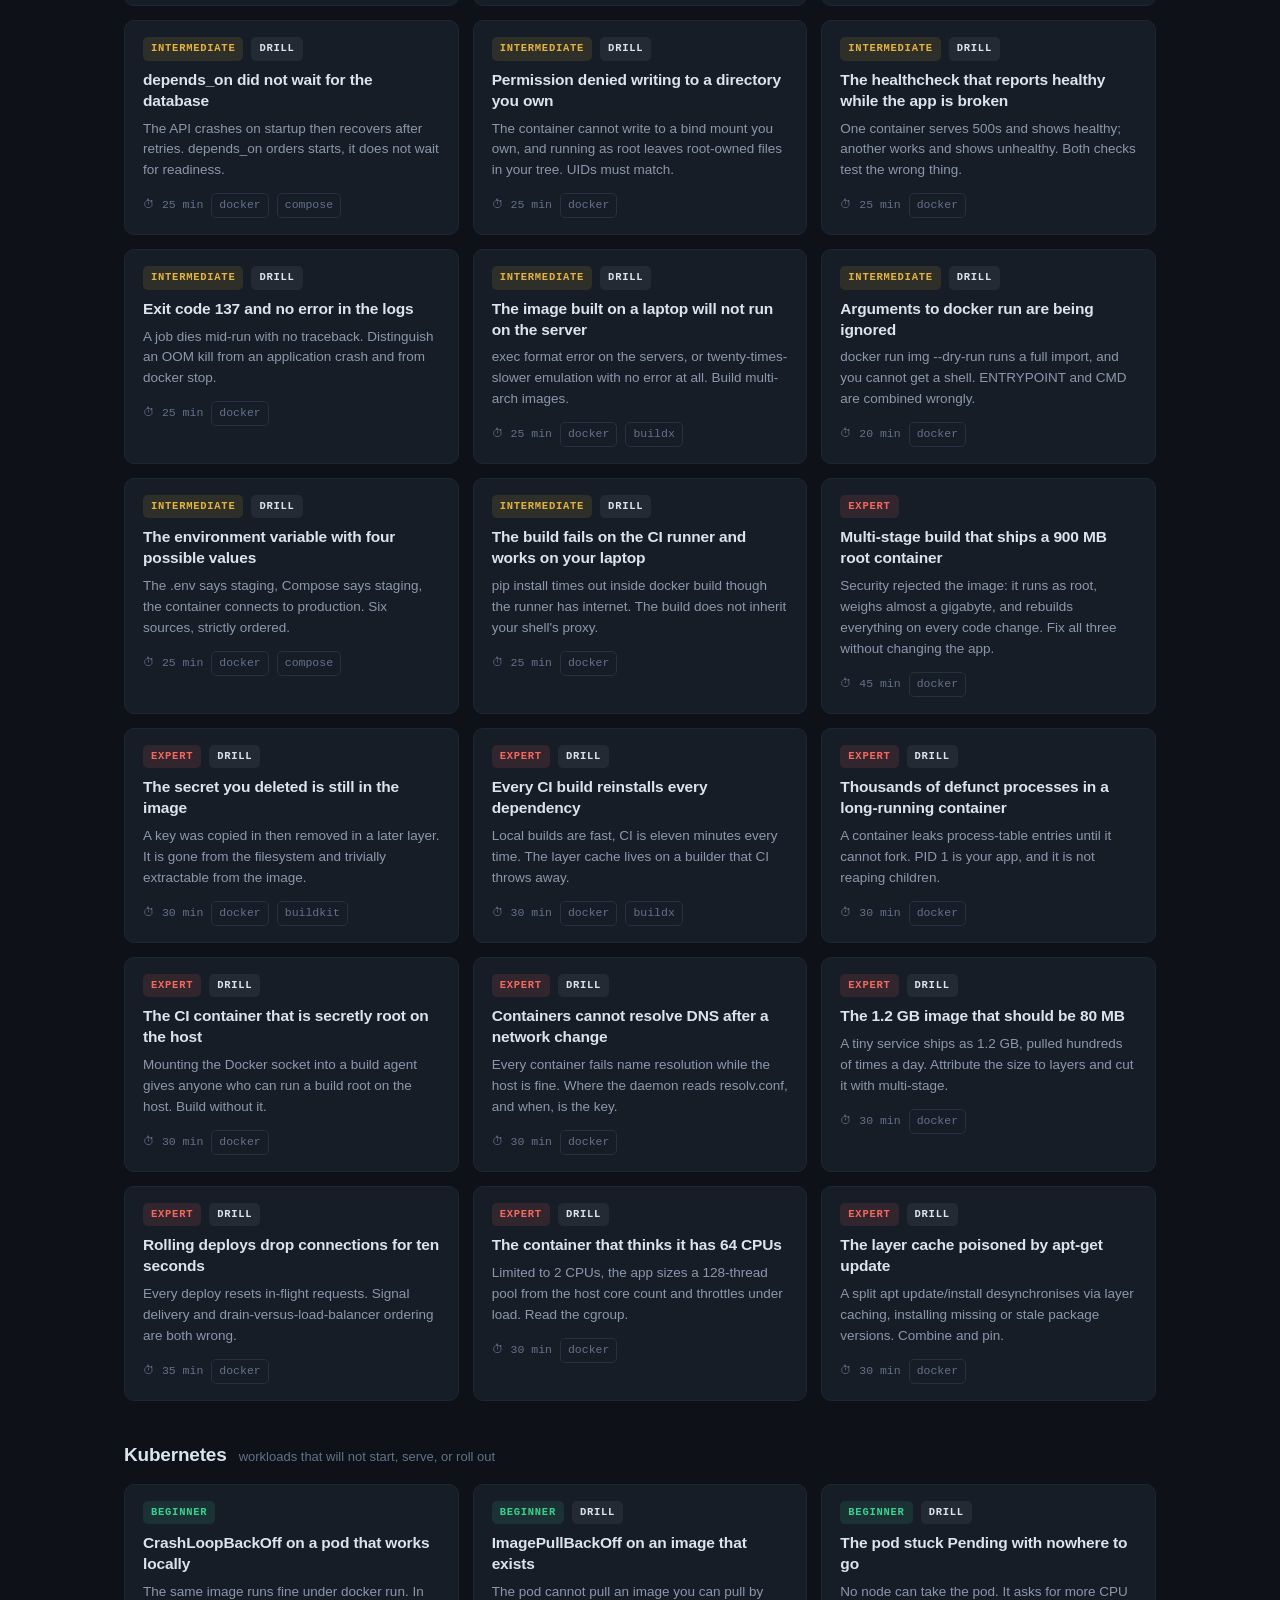
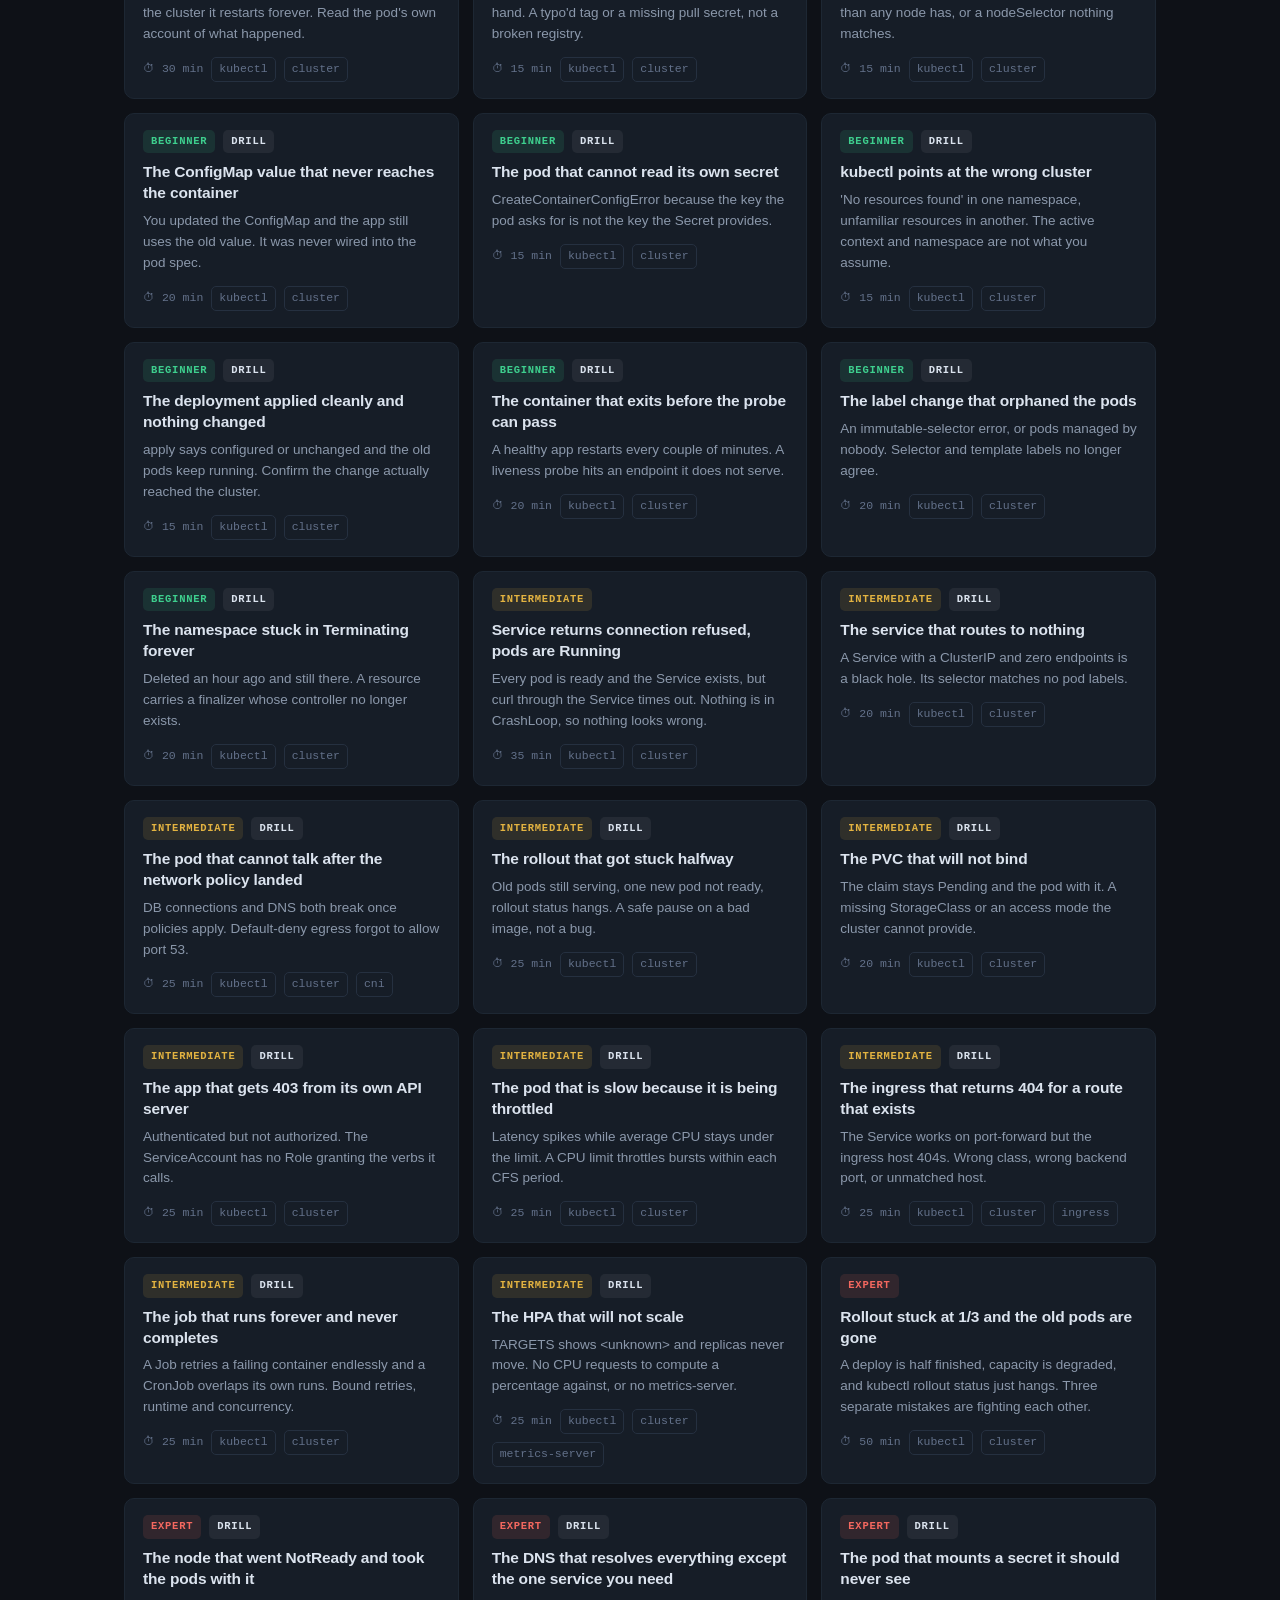
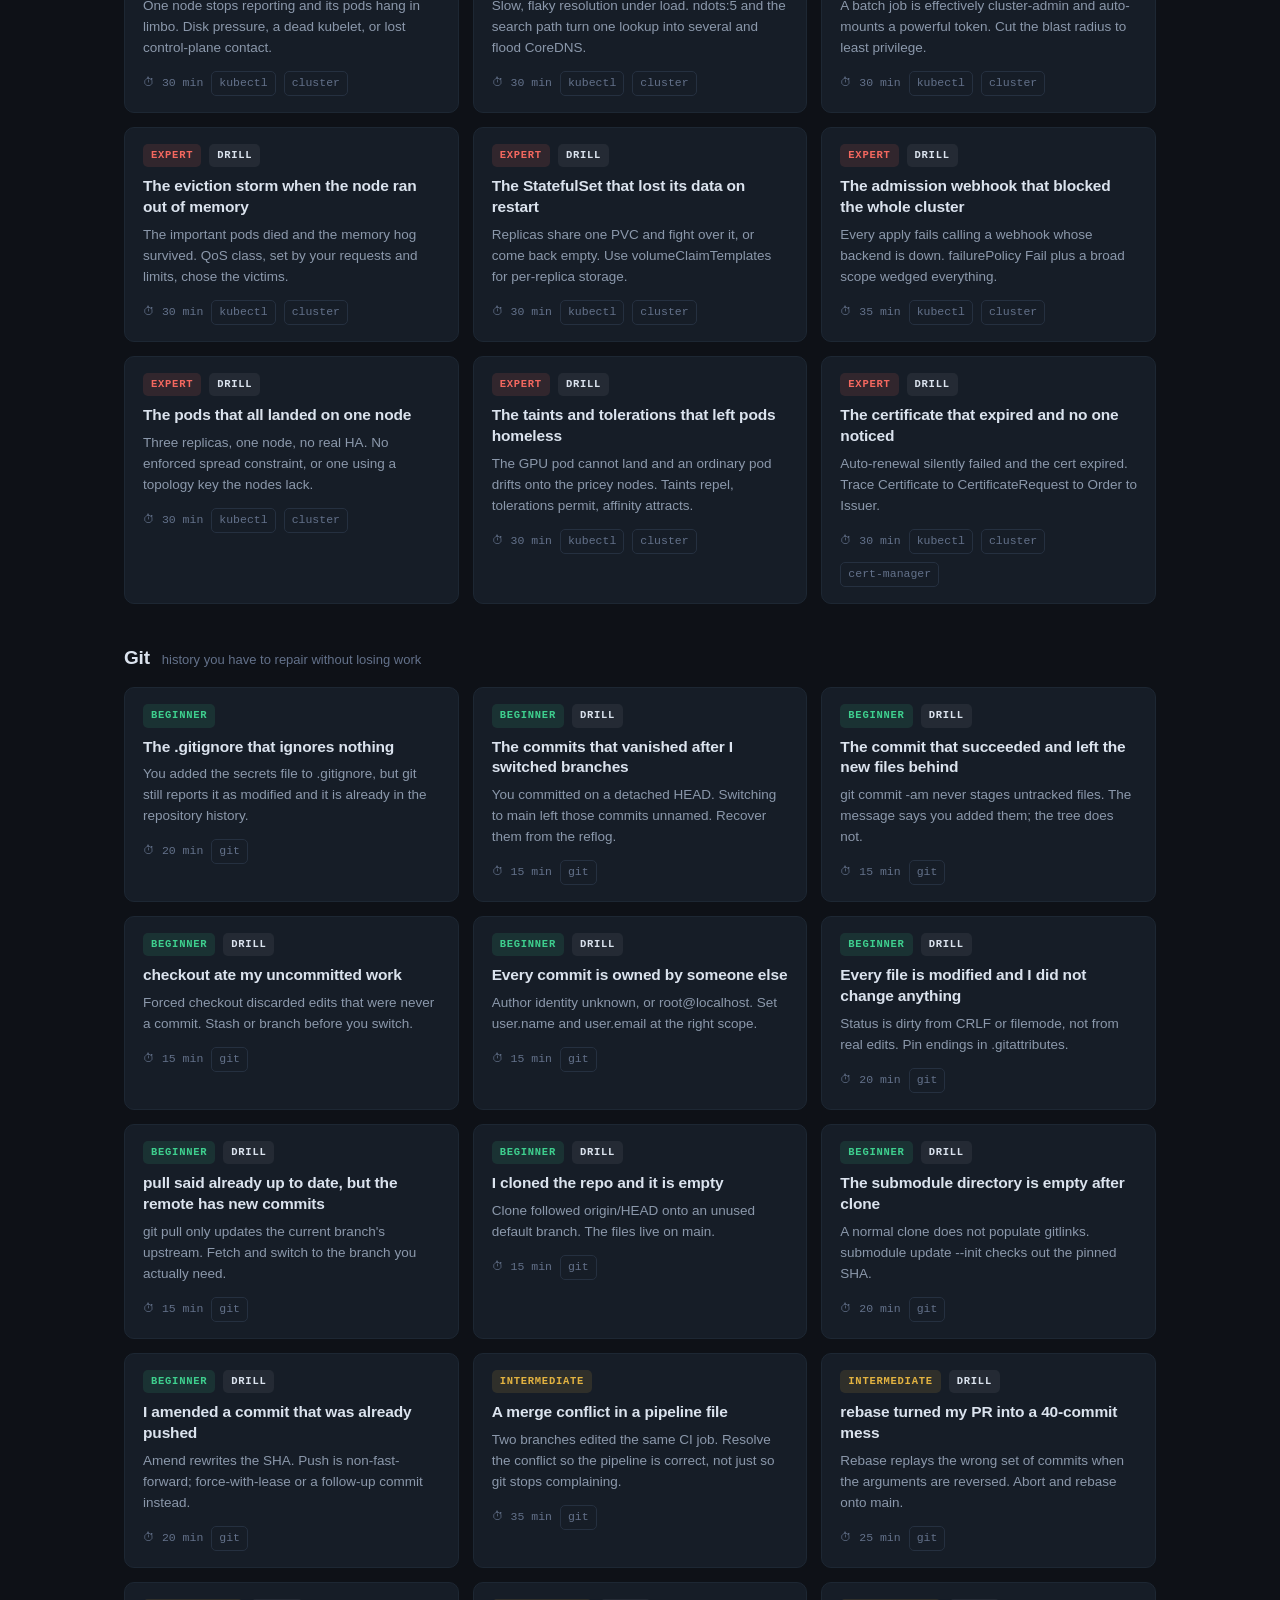
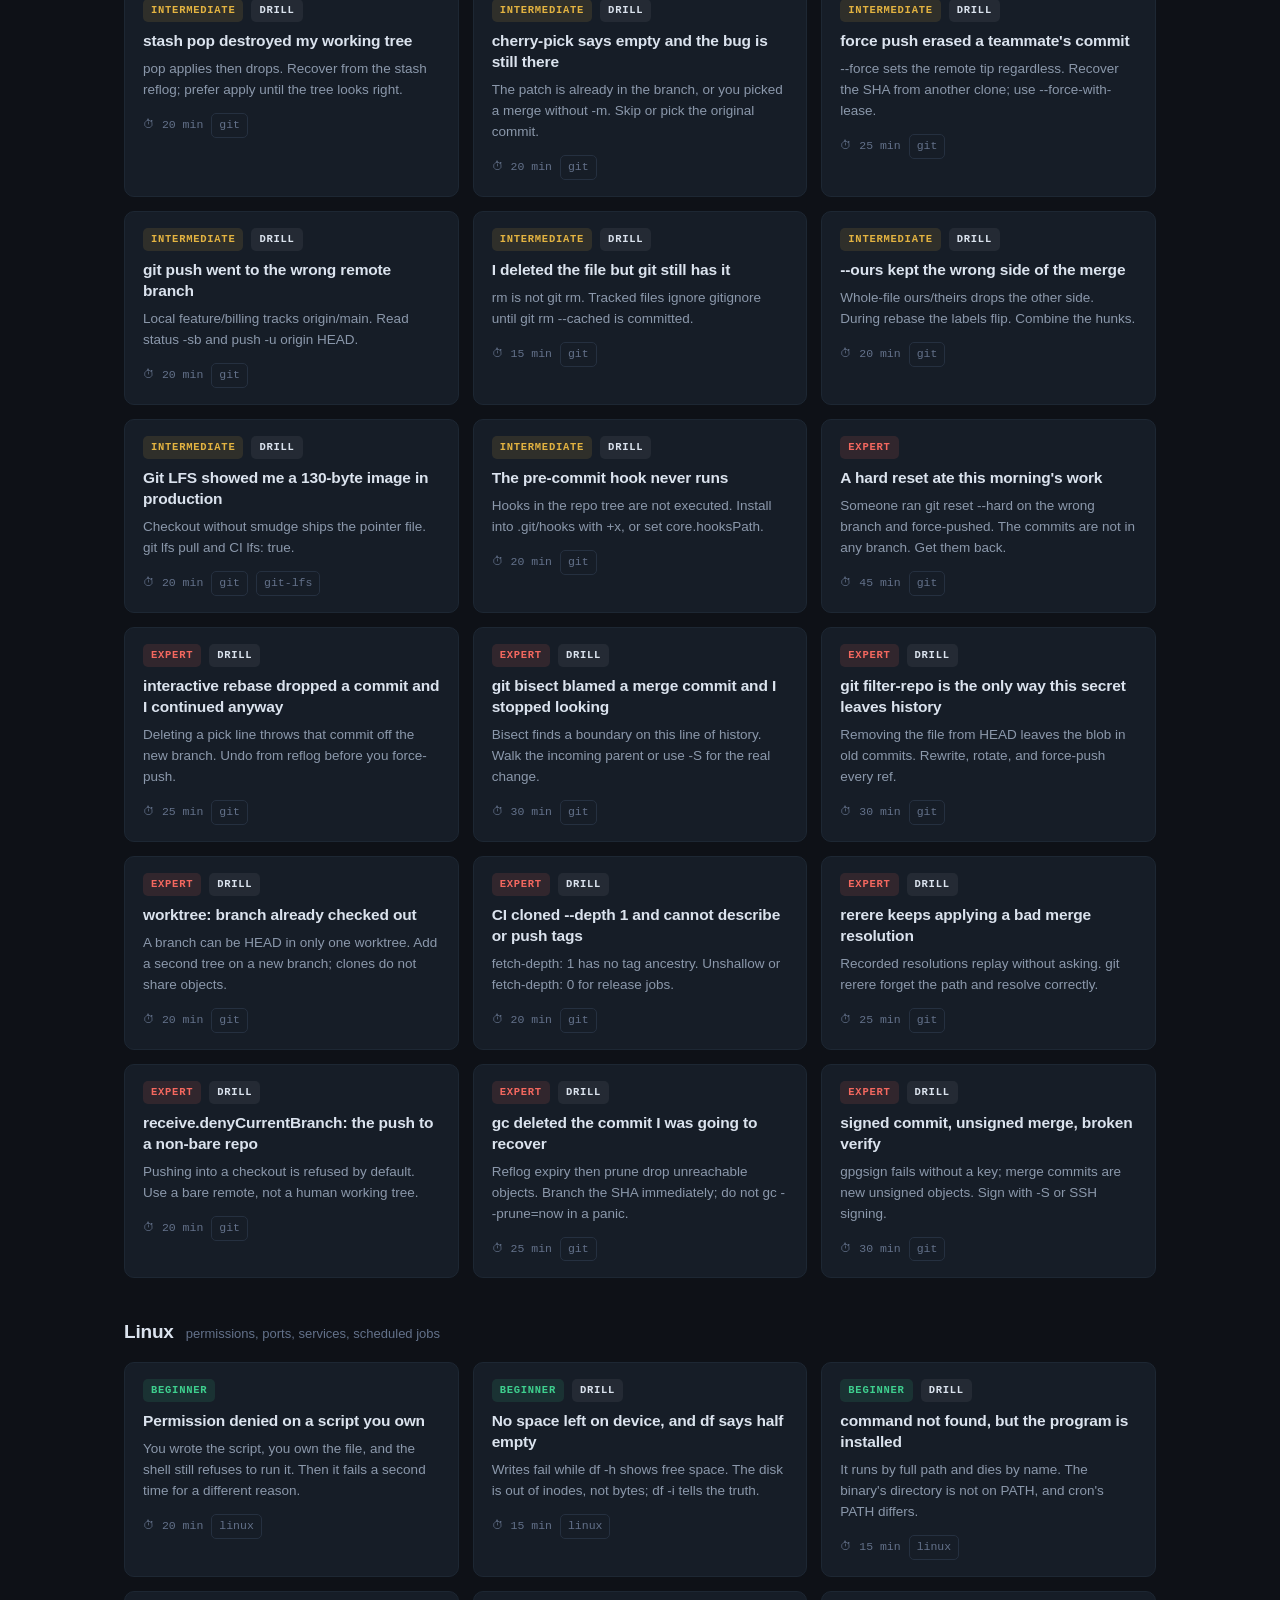
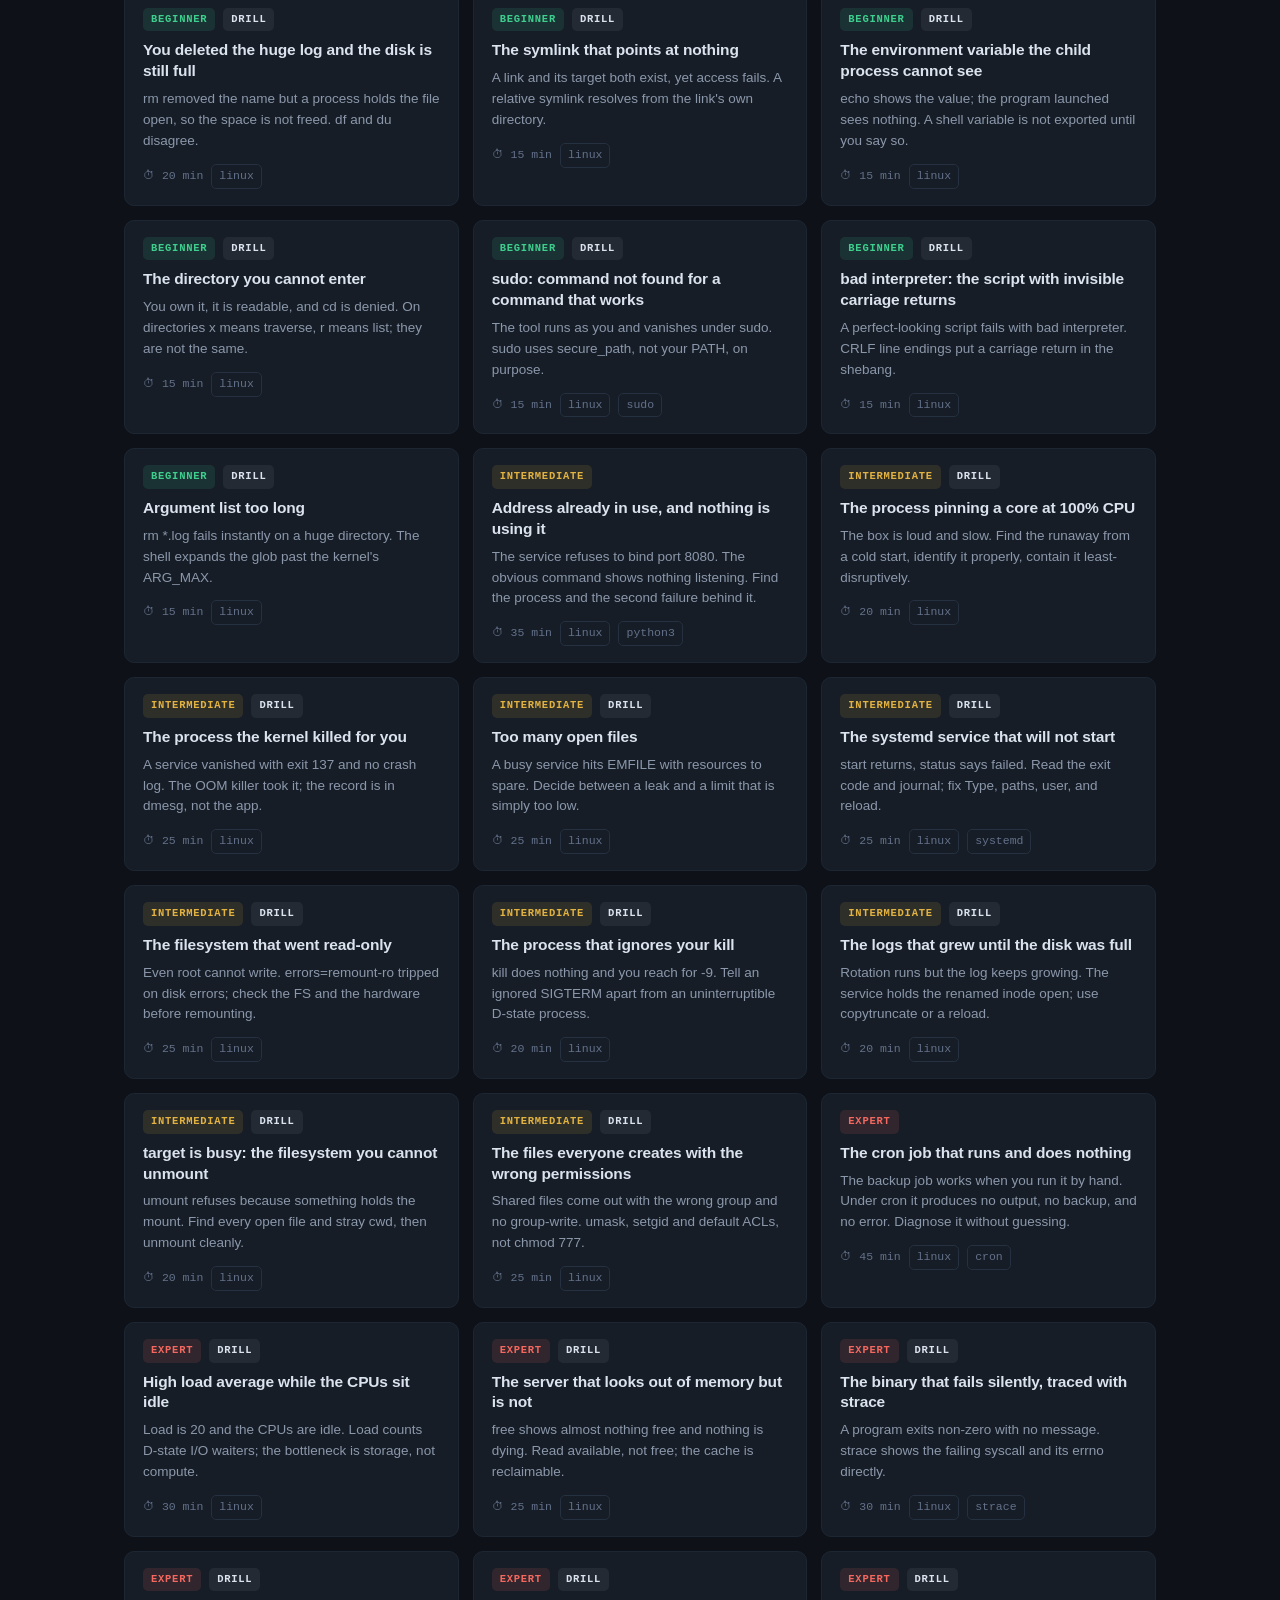
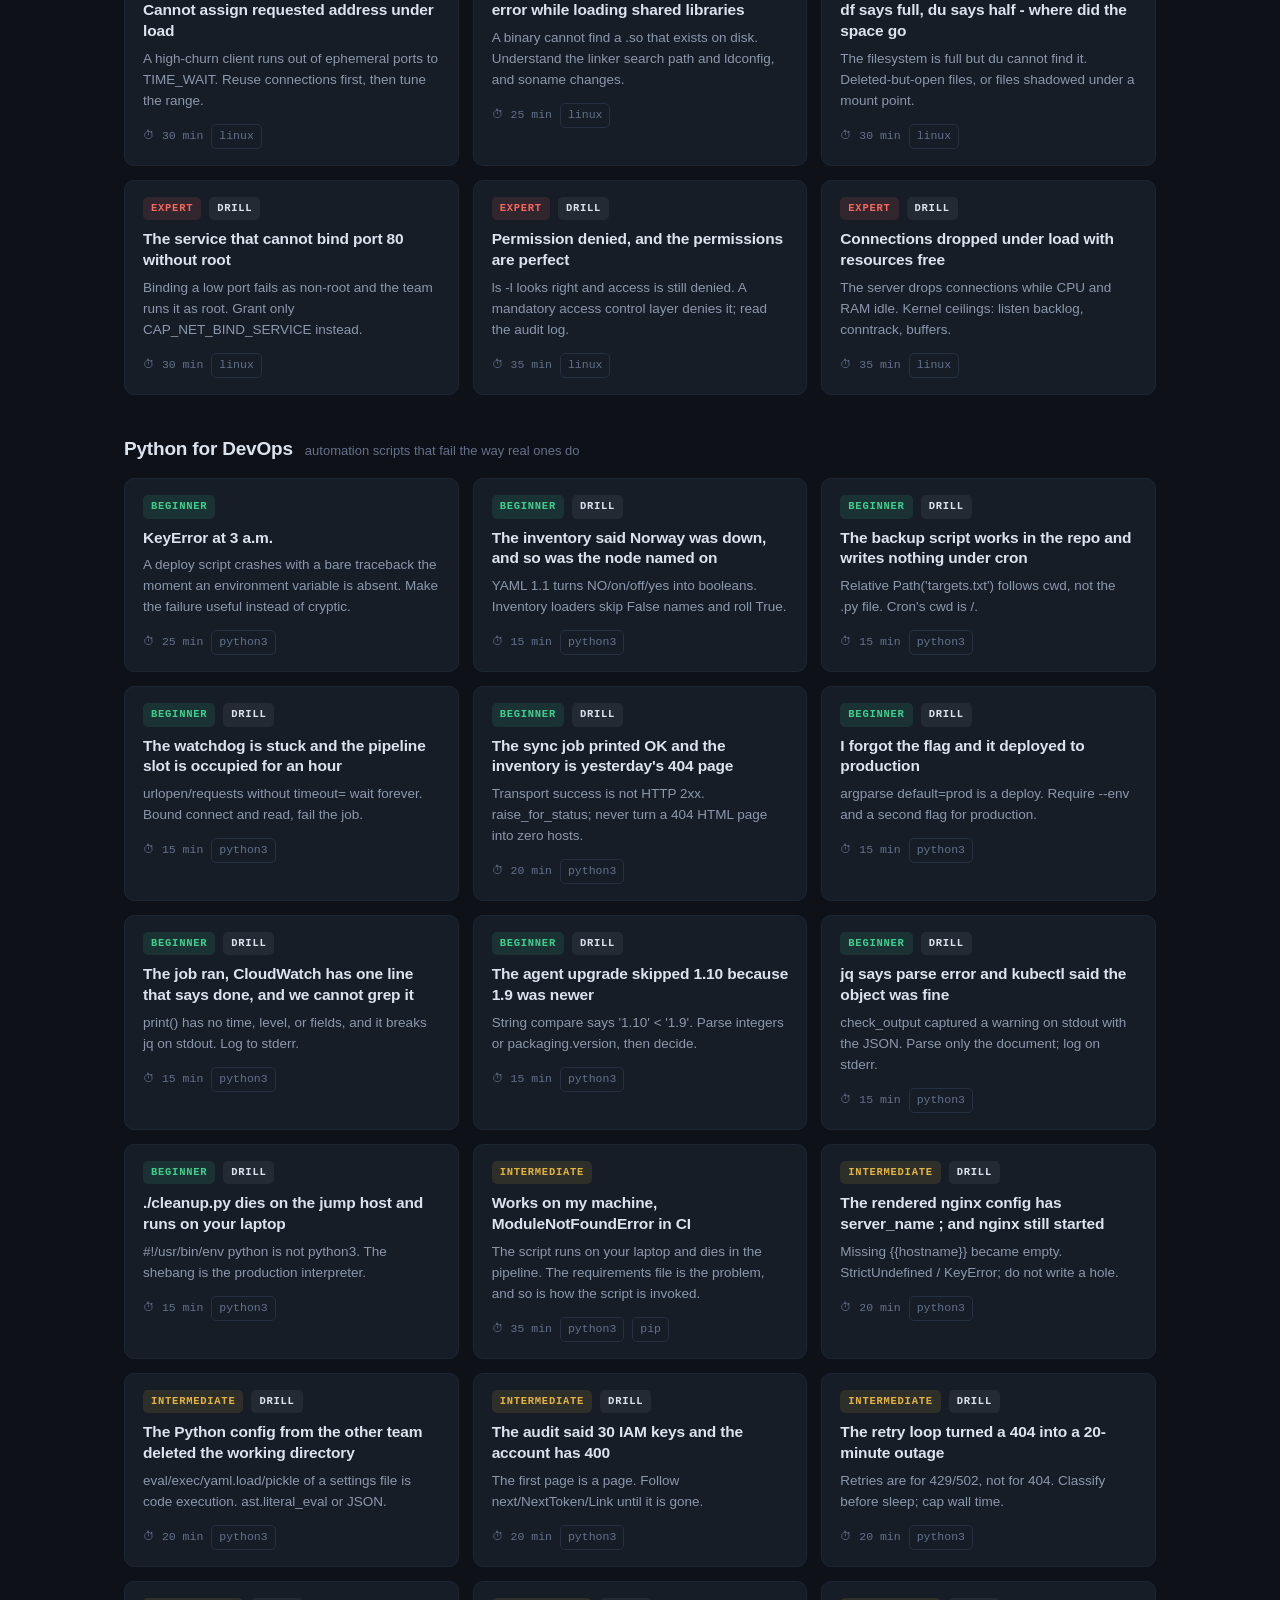
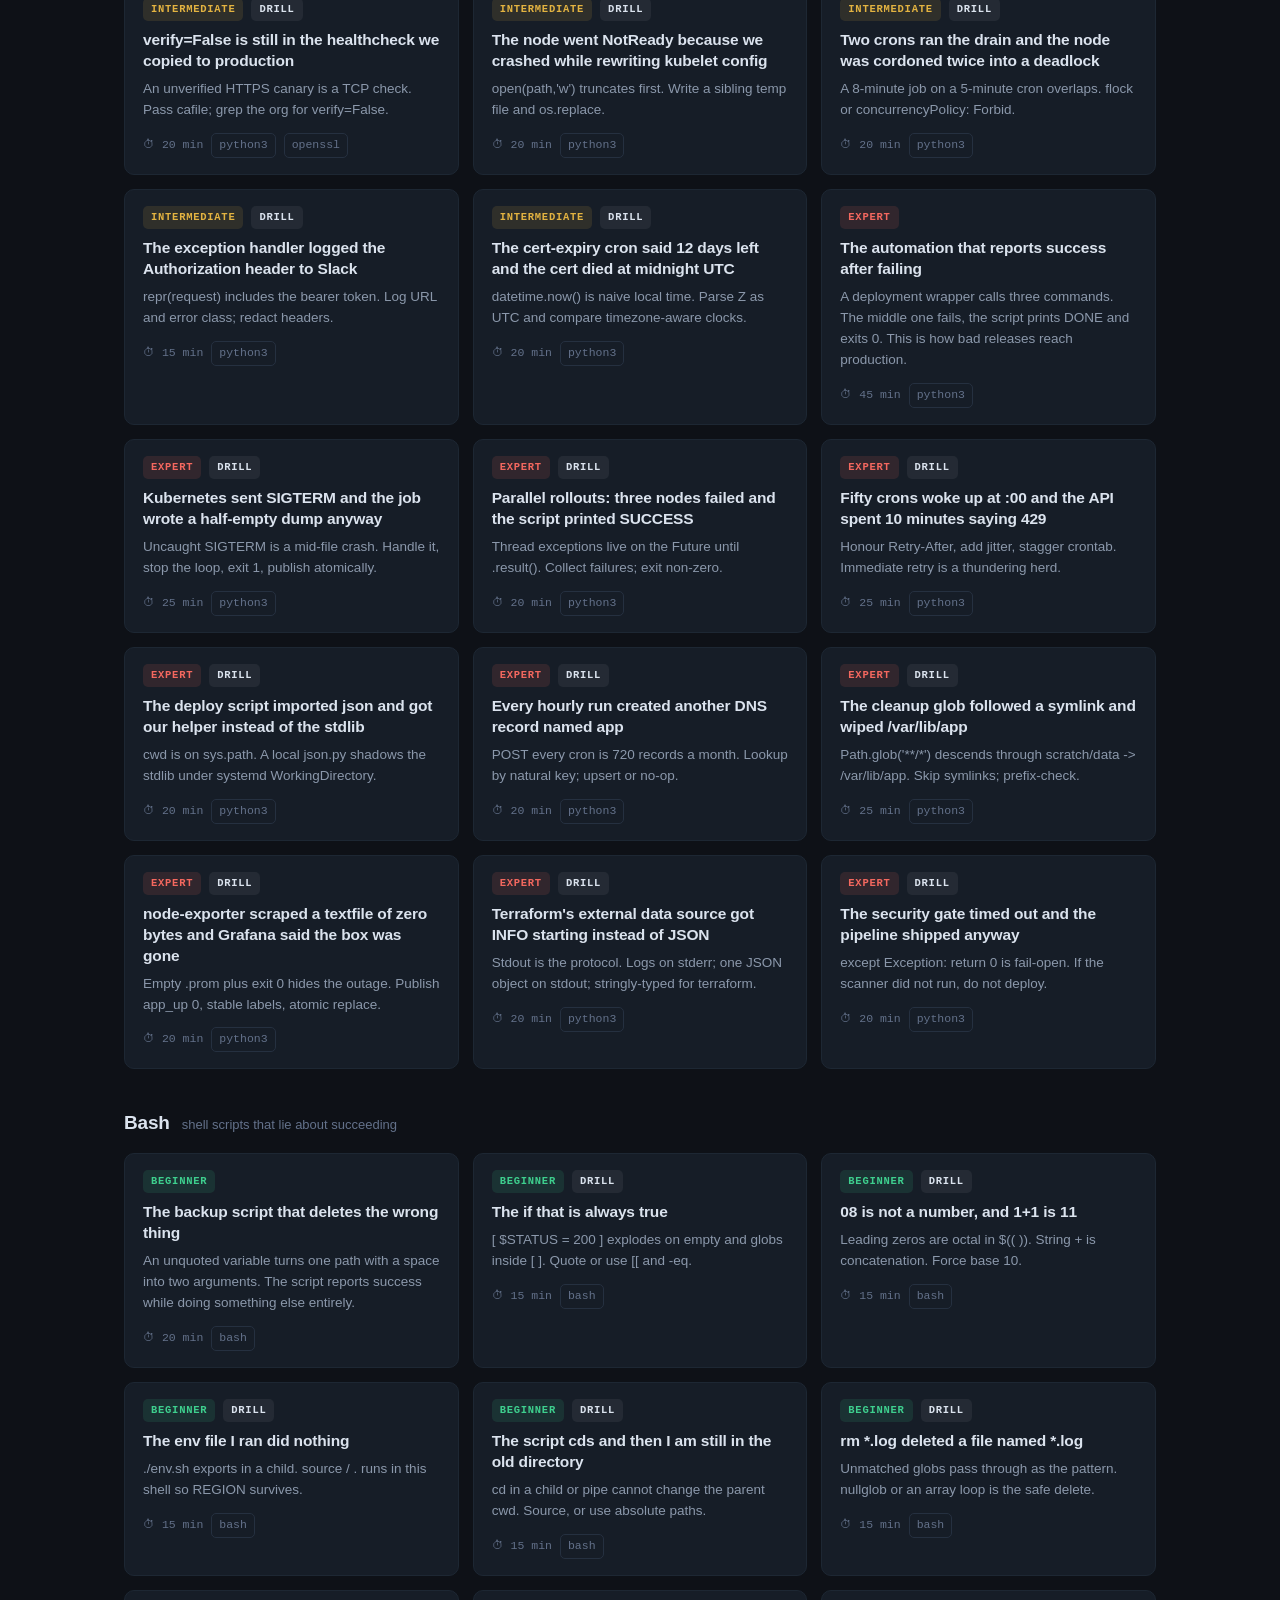
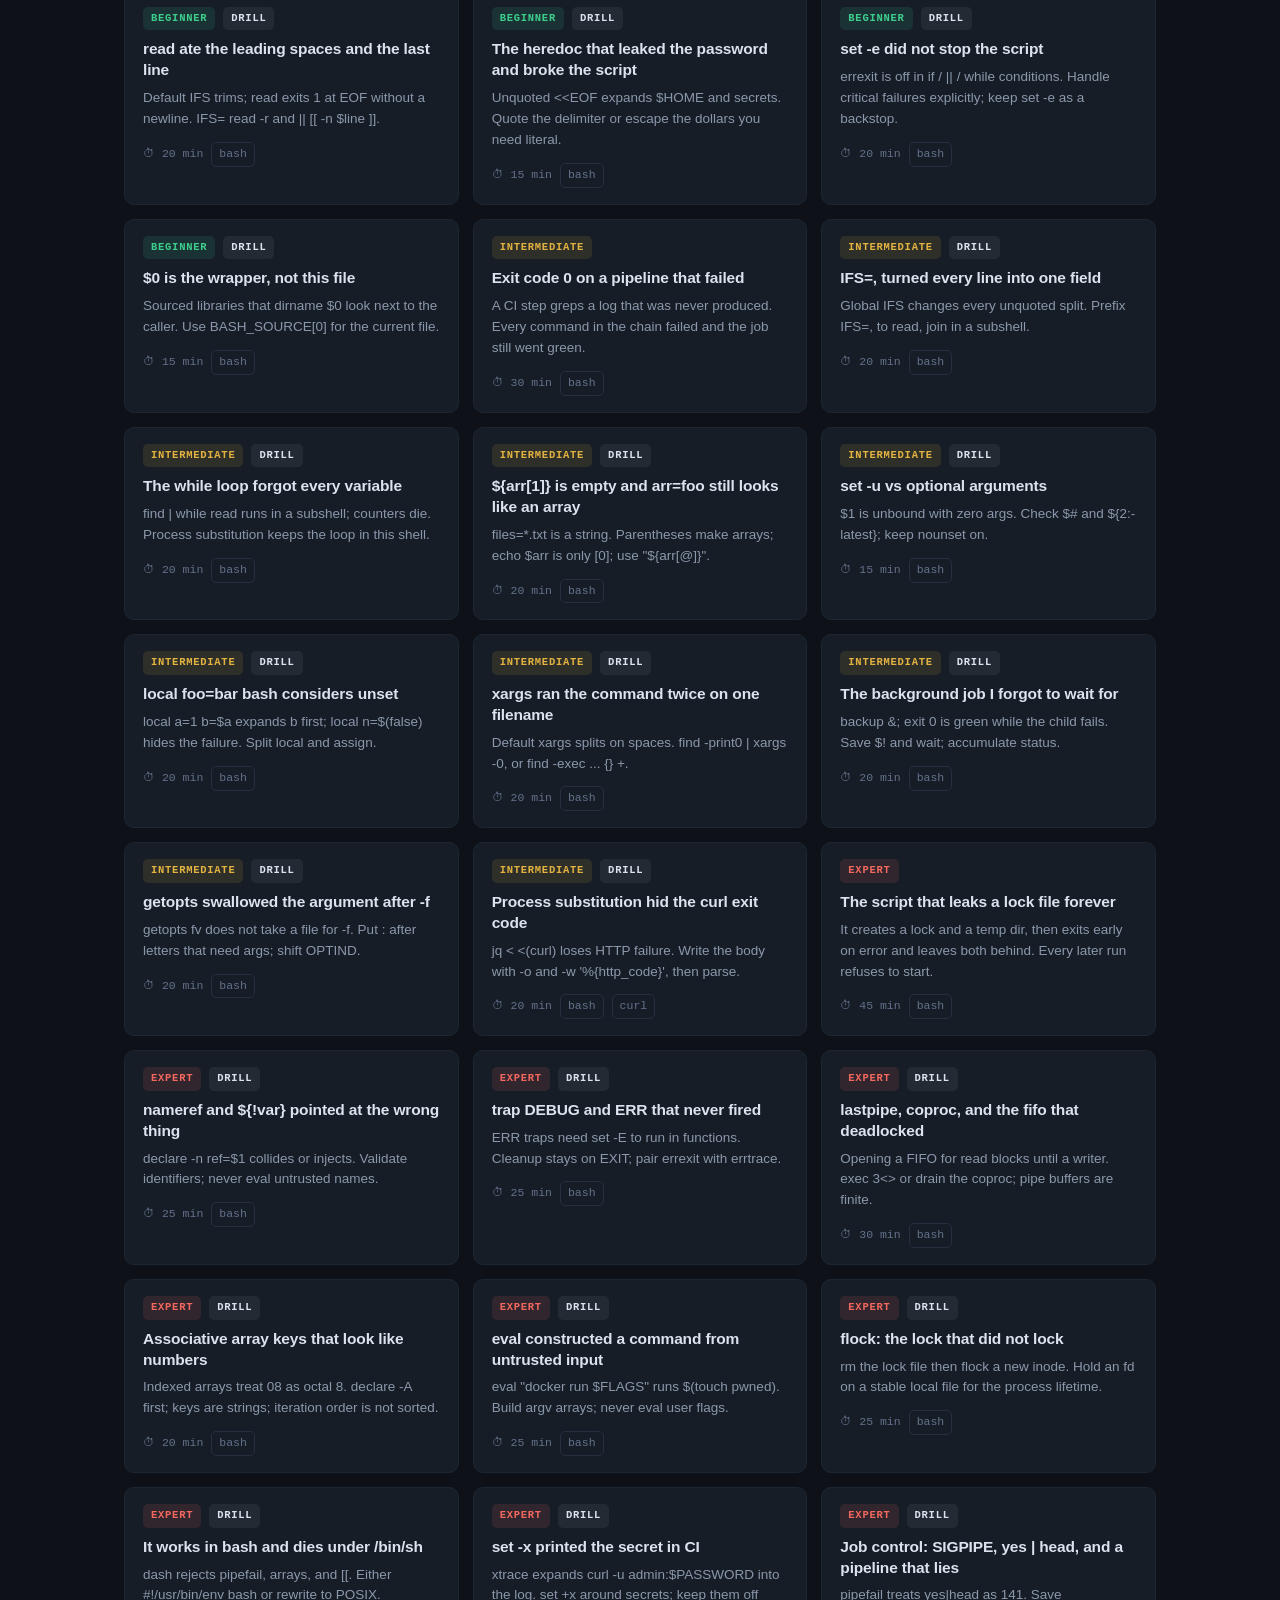
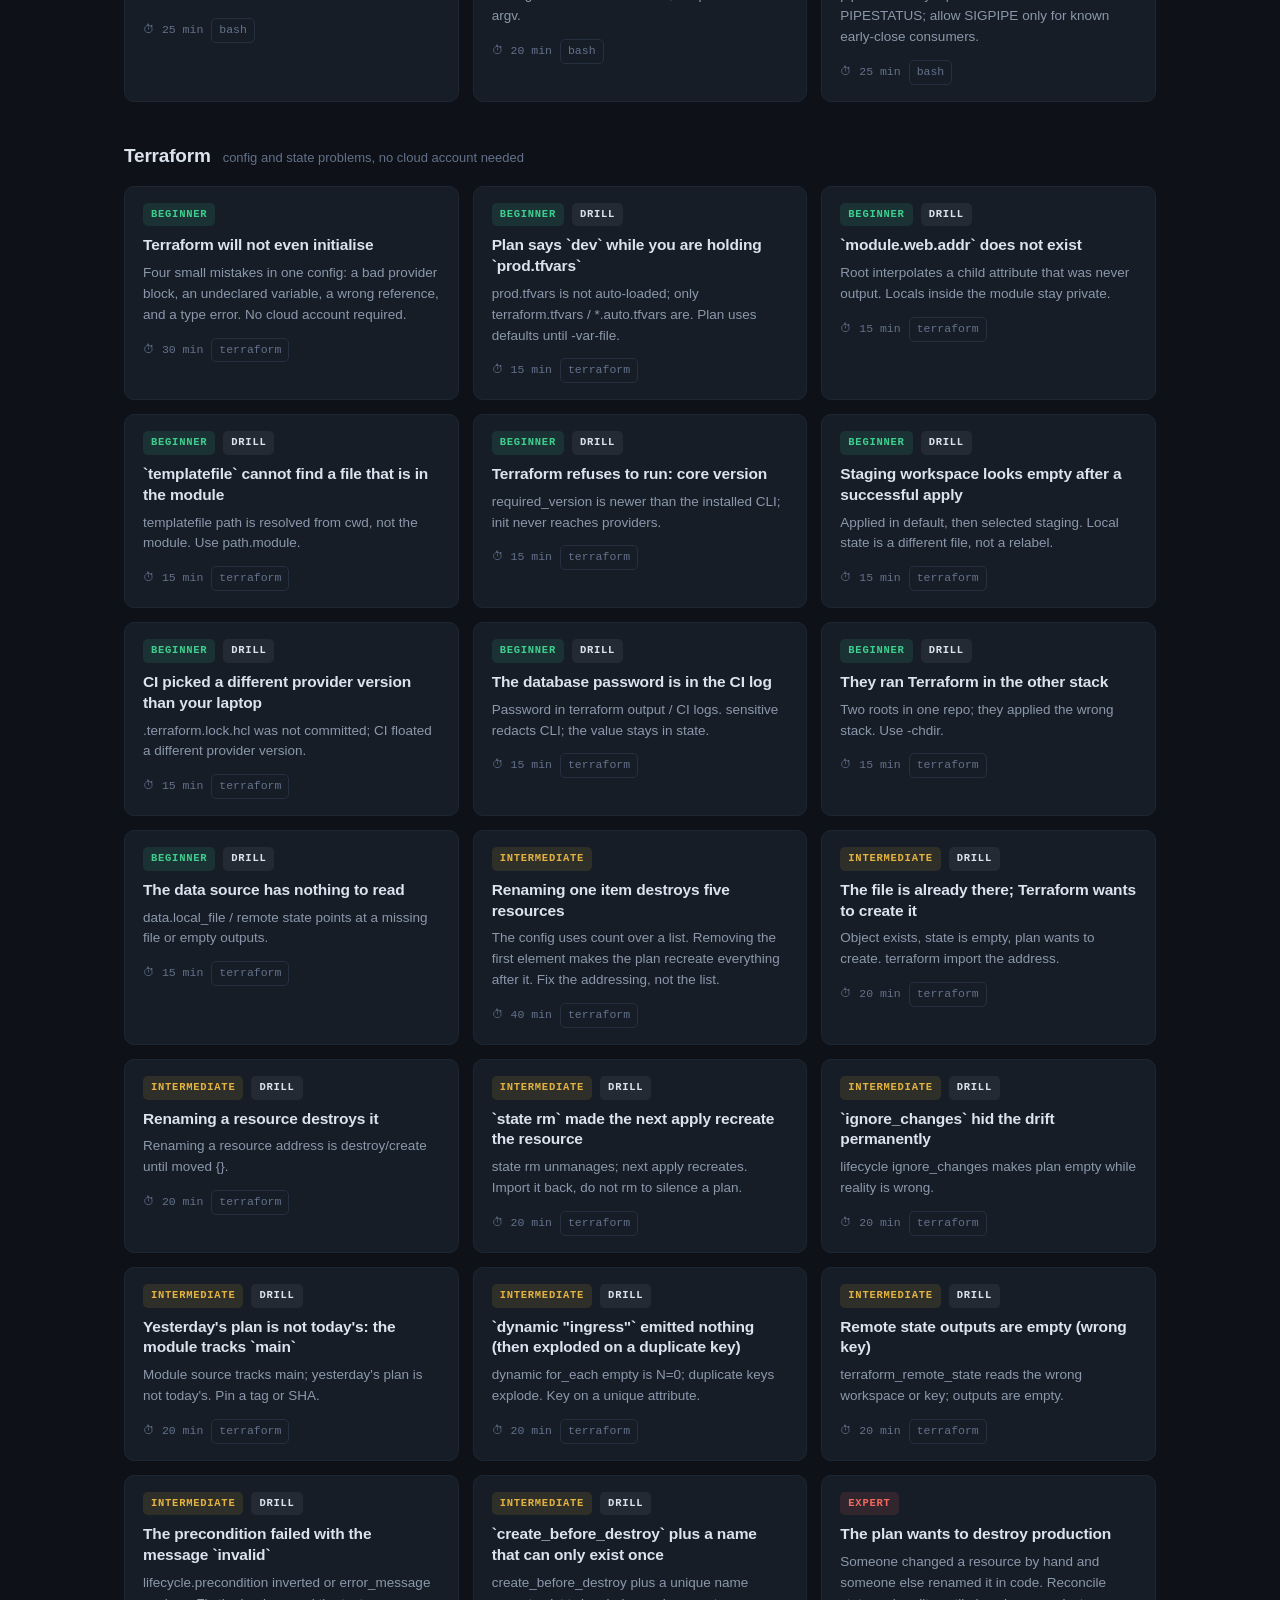
==== commit c8a23bcd: "Add site-wide safety disclaimer and liability notice" ====
--- a/index.html
+++ b/index.html
@@ -39,6 +39,10 @@
     </div>
   </section>
 
+  <aside class="safety-notice" role="note" aria-label="Safety and liability notice">
+    <strong>Safety notice:</strong> Exercises are for educational use only. Run commands in isolated, authorized environments — never production. Some steps may delete data, affect systems, or incur cloud charges. You are responsible for your actions. <a href="disclaimer.html">Read the full Disclaimer &amp; Limitation of Liability</a>.
+  </aside>
+
   <section class="filters" id="filters">
     <div class="filter-group">
       <span class="filter-label">Topic</span>
@@ -69,6 +73,11 @@
   </section>
 </main>
 
+<footer class="site-footer wrap">
+  <span>&copy; BreakFix Lab. Educational use only. Use at your own risk.</span>
+  <a href="disclaimer.html">Disclaimer &amp; Limitation of Liability</a>
+</footer>
+
 <script src="assets/markdown.js"></script>
 <script src="assets/app.js"></script>
 </body>
--- a/assets/style.css
+++ b/assets/style.css
@@ -281,3 +281,37 @@
   .filters { gap: 16px; }
   .filter-group-right { margin-left: 0; }
 }
+
+
+/* ---------- safety notice, legal information and footer ---------- */
+.safety-notice {
+  margin: 24px 0;
+  padding: 14px 18px;
+  background: var(--amber-soft);
+  border: 1px solid rgba(227, 179, 65, .35);
+  border-radius: var(--radius);
+  color: var(--text-dim);
+  font-size: 13.5px;
+  line-height: 1.7;
+}
+.safety-notice strong { color: var(--amber); }
+.safety-notice a, .legal-page a, .site-footer a { color: var(--blue); text-underline-offset: 3px; }
+.safety-notice a:hover, .legal-page a:hover, .site-footer a:hover { color: var(--text); }
+.site-footer {
+  display: flex;
+  flex-wrap: wrap;
+  justify-content: space-between;
+  gap: 8px 18px;
+  border-top: 1px solid var(--border-soft);
+  padding-top: 20px;
+  padding-bottom: 32px;
+  color: var(--text-faint);
+  font-size: 12.5px;
+}
+.legal-page { max-width: 840px; padding-top: 42px; padding-bottom: 56px; }
+.legal-page h1 { margin: 0 0 12px; font-size: 30px; line-height: 1.2; }
+.legal-page h2 { margin: 30px 0 8px; font-size: 18px; }
+.legal-page p, .legal-page li { color: var(--text-dim); }
+.legal-page li { margin-bottom: 12px; }
+.legal-page ol { padding-left: 25px; }
+.legal-lede { font-size: 16px; }
